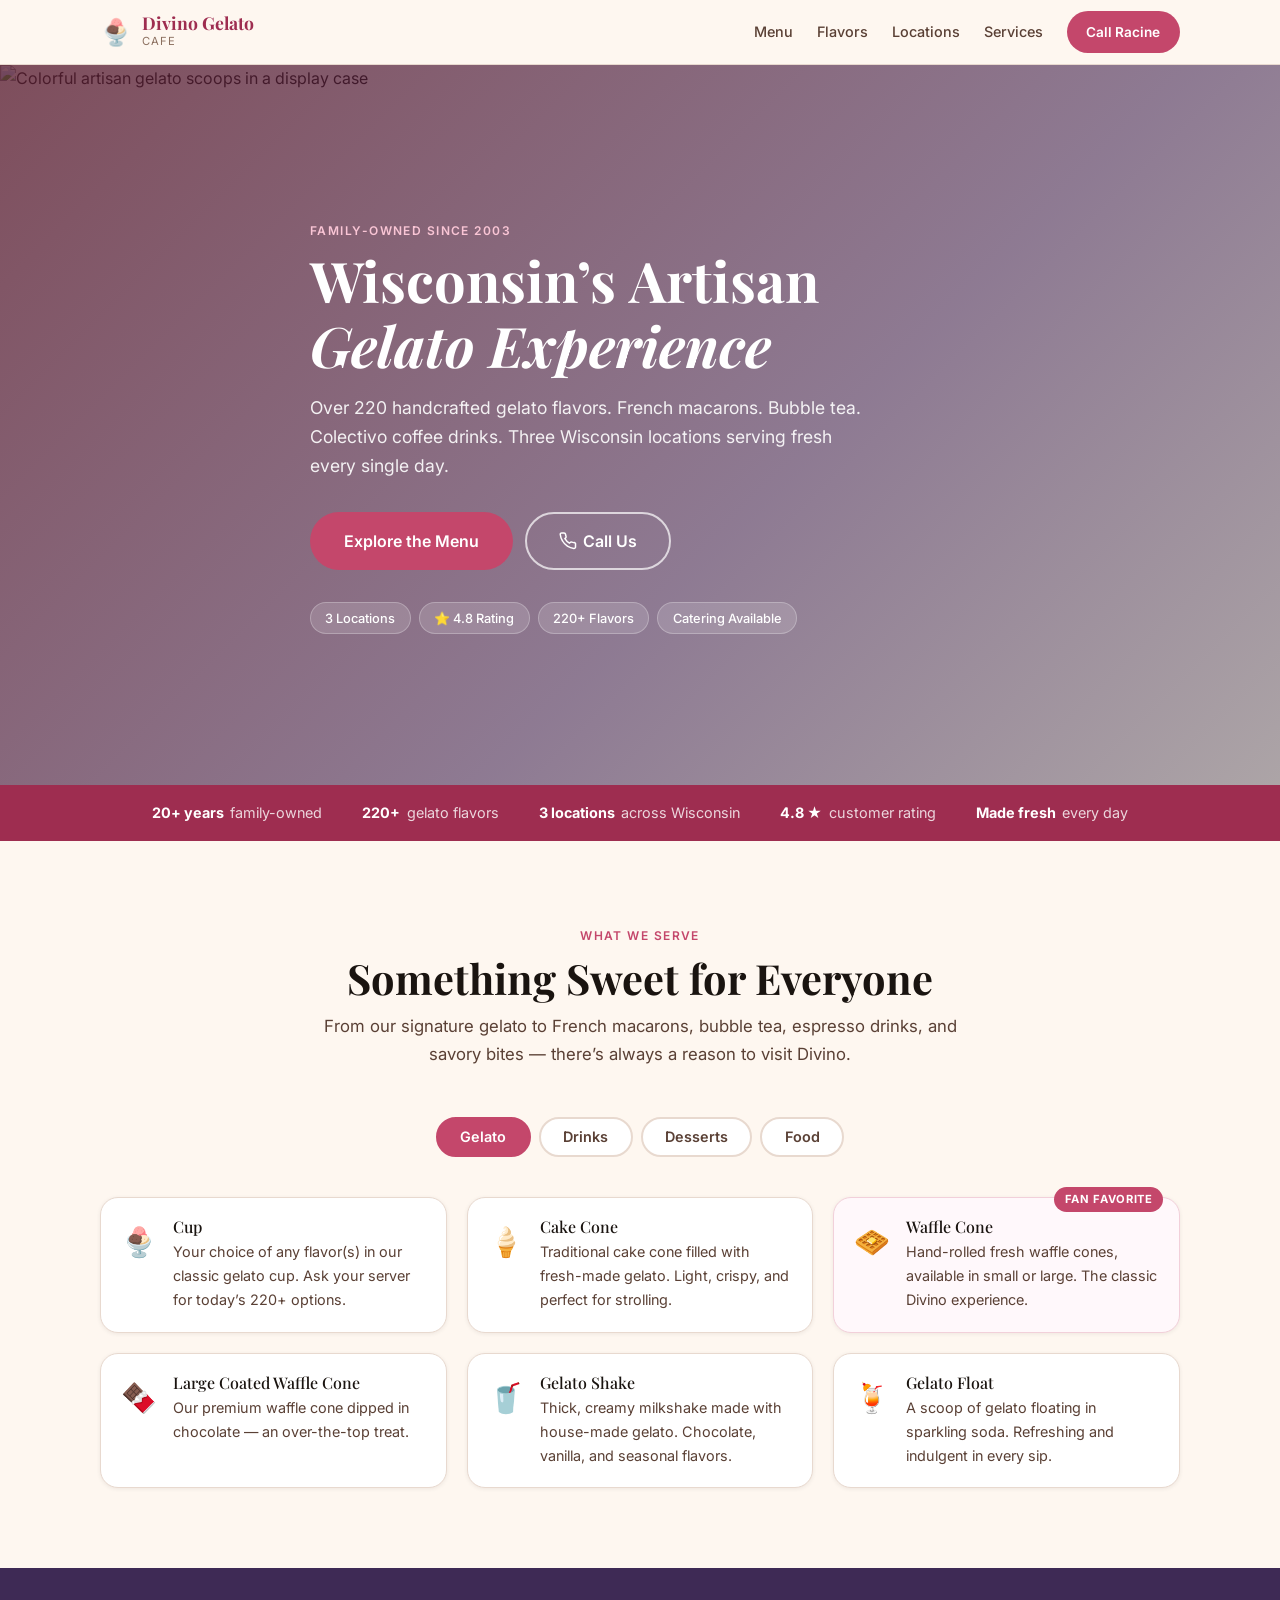
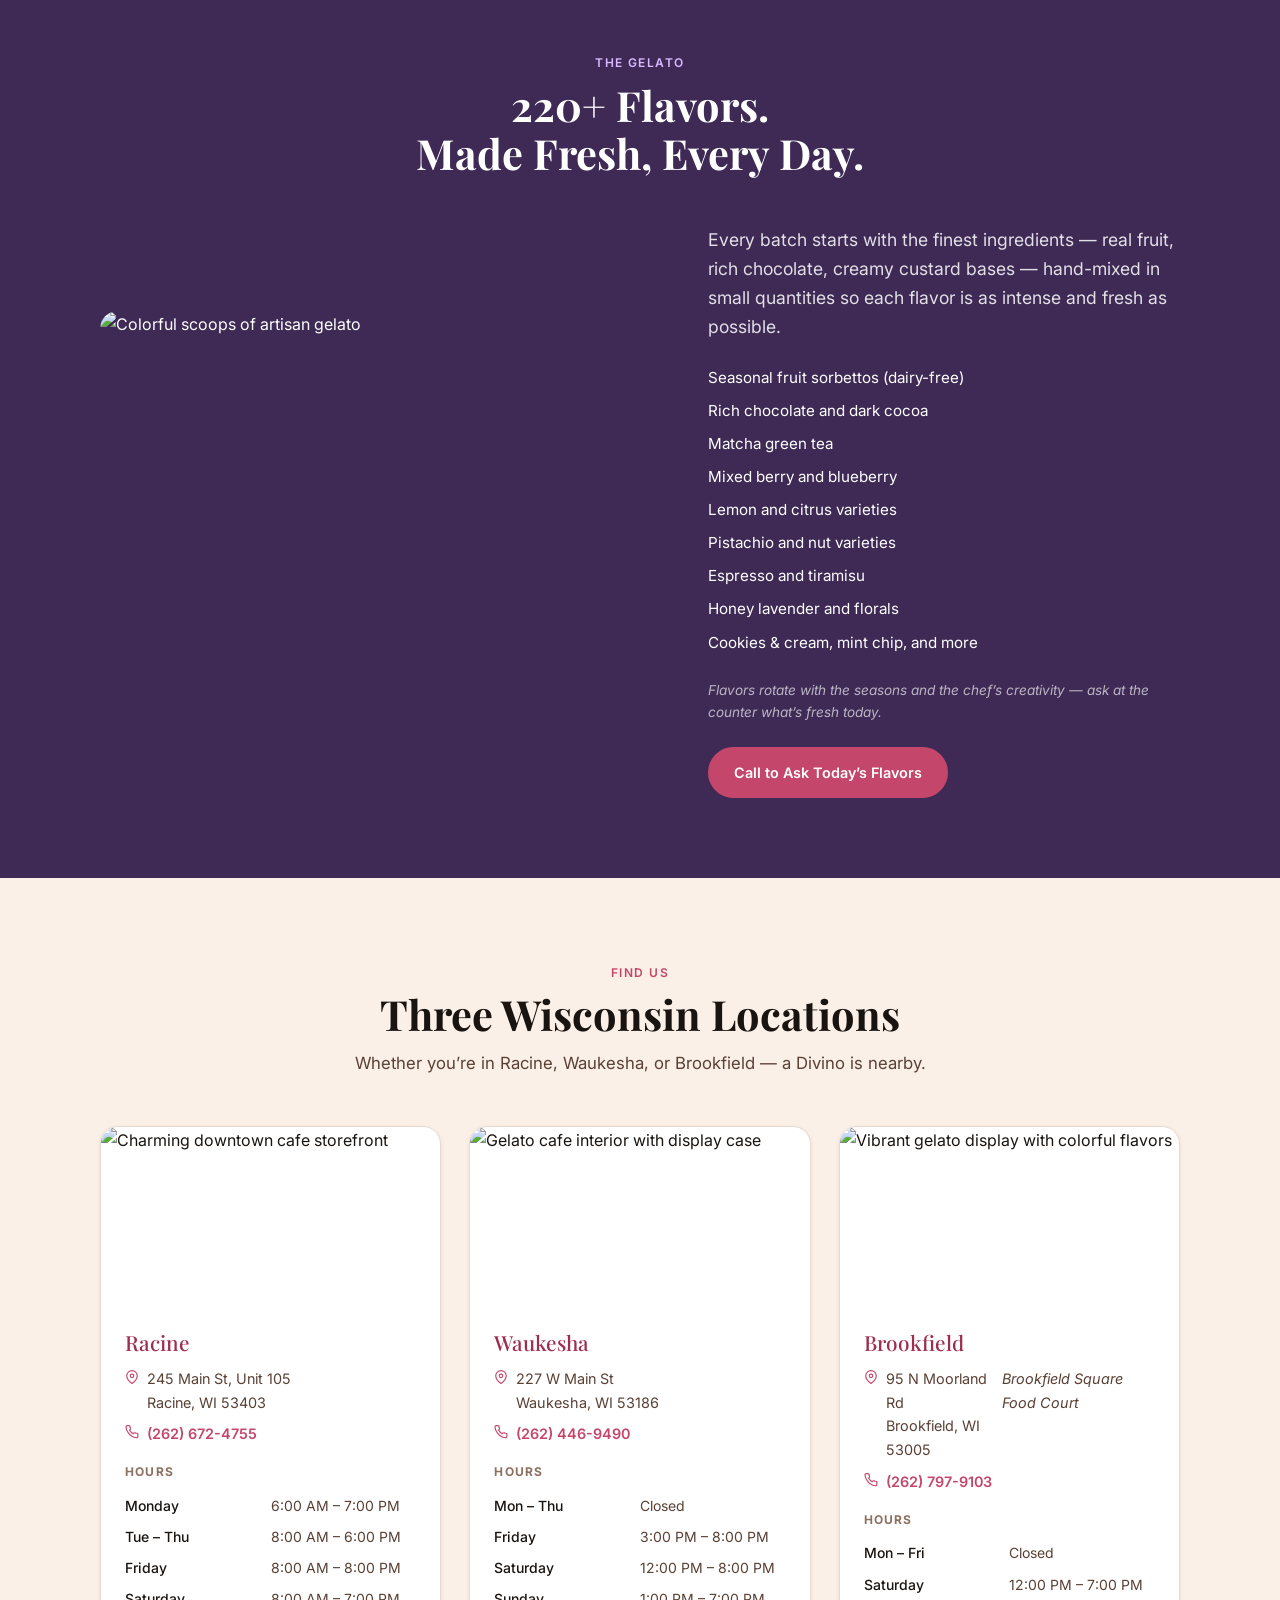
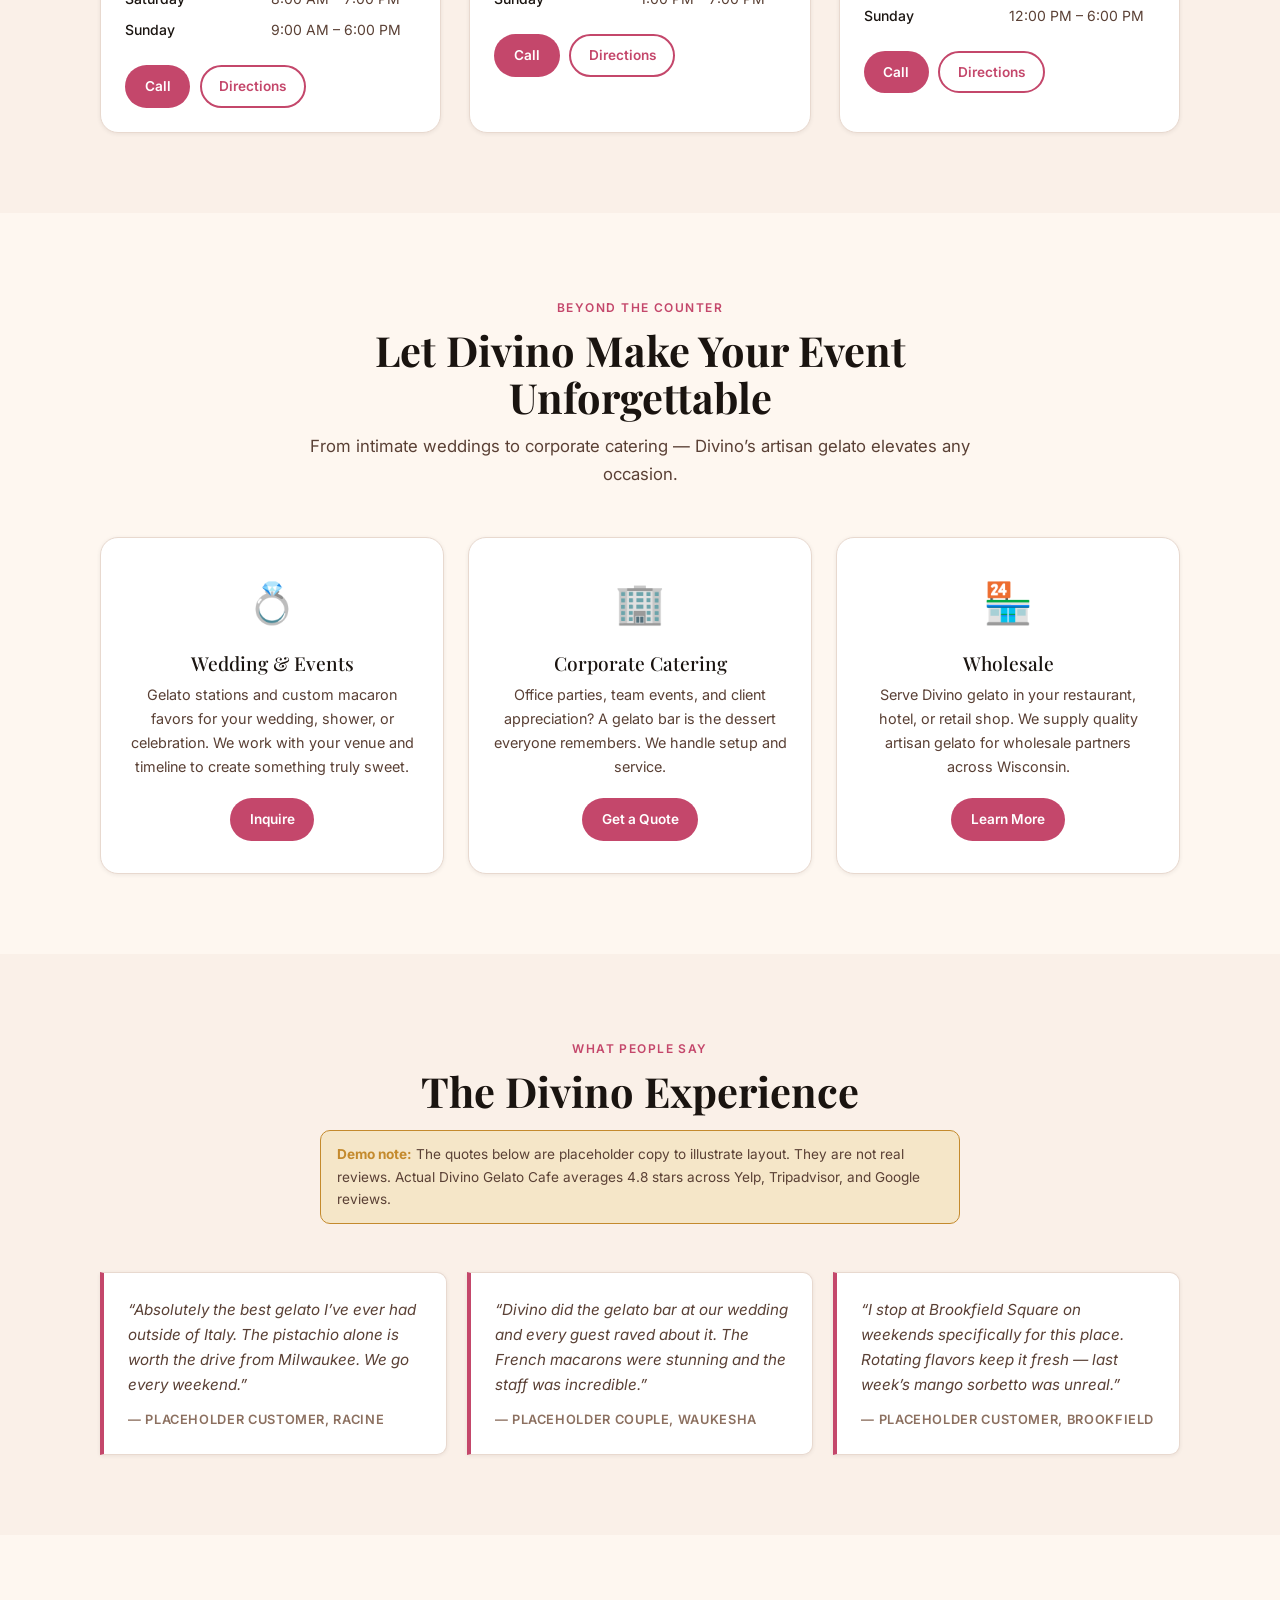
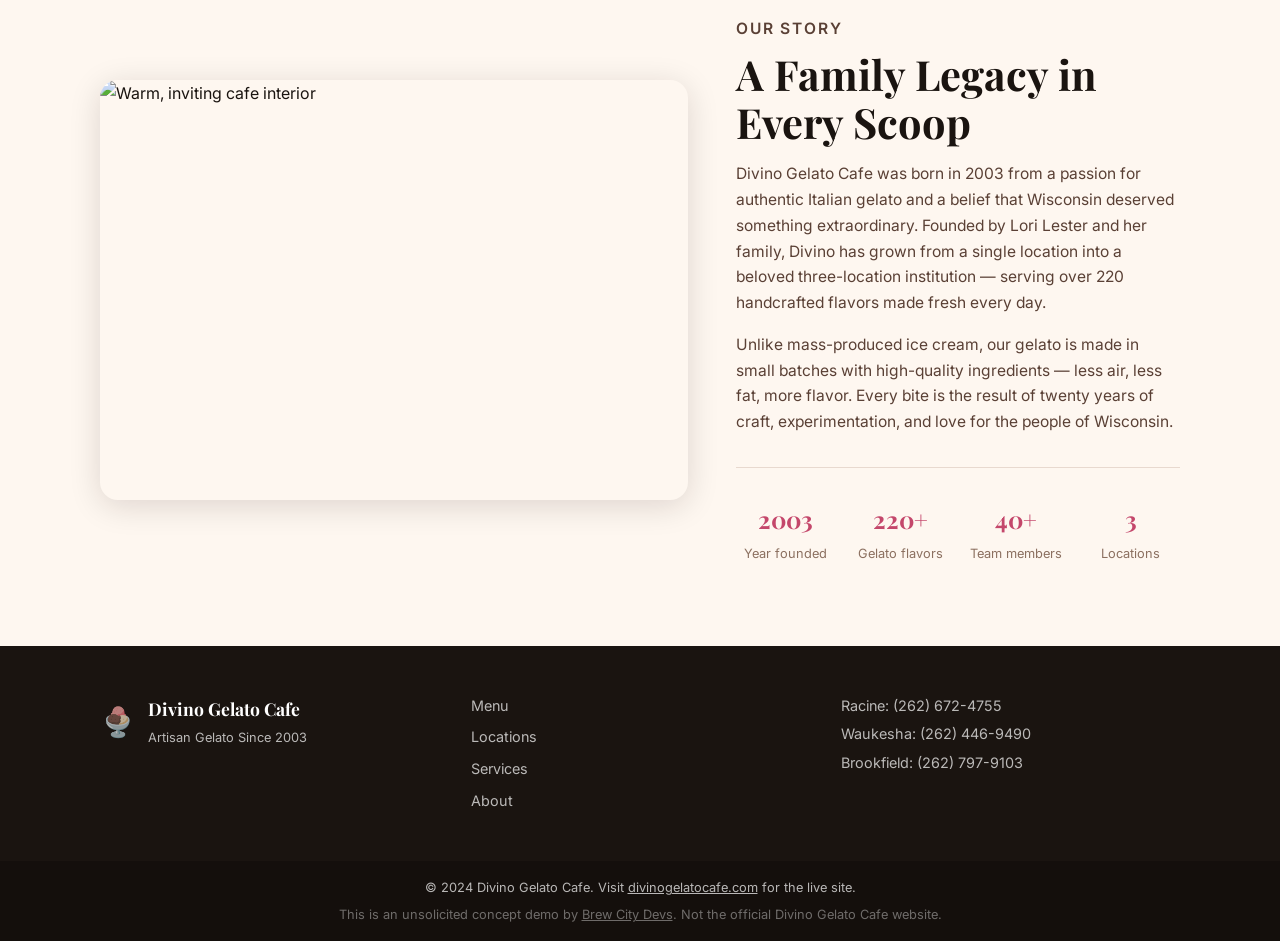
==== index.html @ 1c3aa5f8 "Add Divino Gelato Cafe demo site Unsolicited prospecting demo for Divino Gelato Cafe — artisan gelat" ====
<!DOCTYPE html>
<html lang="en">
<head>
  <meta charset="UTF-8" />
  <meta name="viewport" content="width=device-width, initial-scale=1.0" />
  <title>Divino Gelato Cafe | Artisan Gelato in Wisconsin Since 2003</title>
  <meta name="description" content="Divino Gelato Cafe serves artisan gelato, French macarons, bubble tea, and Colectivo coffee at three Wisconsin locations. 220+ handcrafted flavors. Family-owned since 2003." />
  <meta name="keywords" content="gelato, artisan gelato, Milwaukee gelato, Racine gelato, Waukesha gelato, French macarons, bubble tea, Wisconsin dessert" />

  <!-- Open Graph -->
  <meta property="og:type" content="restaurant" />
  <meta property="og:title" content="Divino Gelato Cafe | Artisan Gelato Since 2003" />
  <meta property="og:description" content="220+ handcrafted gelato flavors, French macarons, bubble tea, and espresso drinks. Three Wisconsin locations." />
  <meta property="og:image" content="https://images.unsplash.com/photo-1488900128323-21503983a07e?w=1200&auto=format&fit=crop&q=80" />
  <meta property="og:url" content="https://brew-city-dev.github.io/divino-gelato-cafe-demo" />

  <!-- Canonical -->
  <link rel="canonical" href="https://brew-city-dev.github.io/divino-gelato-cafe-demo" />

  <!-- Fonts -->
  <link rel="preconnect" href="https://fonts.googleapis.com" />
  <link rel="preconnect" href="https://fonts.gstatic.com" crossorigin />
  <link href="https://fonts.googleapis.com/css2?family=Playfair+Display:ital,wght@0,500;0,700;1,500&family=Inter:wght@400;500;600&display=swap" rel="stylesheet" />

  <link rel="stylesheet" href="styles.css" />

  <!-- JSON-LD Structured Data -->
  <script type="application/ld+json">
  {
    "@context": "https://schema.org",
    "@type": "IceCreamShop",
    "name": "Divino Gelato Cafe",
    "description": "Artisan gelato, French macarons, bubble tea and Colectivo Coffee drinks. 220+ handcrafted flavors. Family-owned since 2003.",
    "foundingDate": "2003",
    "priceRange": "$$",
    "aggregateRating": {
      "@type": "AggregateRating",
      "ratingValue": "4.8",
      "reviewCount": "47",
      "bestRating": "5"
    },
    "location": [
      {
        "@type": "LocalBusiness",
        "name": "Divino Gelato Cafe – Racine",
        "address": {
          "@type": "PostalAddress",
          "streetAddress": "245 Main St, Unit 105",
          "addressLocality": "Racine",
          "addressRegion": "WI",
          "postalCode": "53403",
          "addressCountry": "US"
        },
        "telephone": "+12626724755",
        "openingHours": ["Mo 06:00-19:00","Tu-Th 08:00-18:00","Fr 08:00-20:00","Sa 08:00-19:00","Su 09:00-18:00"]
      },
      {
        "@type": "LocalBusiness",
        "name": "Divino Gelato Cafe – Waukesha",
        "address": {
          "@type": "PostalAddress",
          "streetAddress": "227 W Main St",
          "addressLocality": "Waukesha",
          "addressRegion": "WI",
          "postalCode": "53186",
          "addressCountry": "US"
        },
        "telephone": "+12624469490",
        "openingHours": ["Fr 15:00-20:00","Sa 12:00-20:00","Su 13:00-19:00"]
      },
      {
        "@type": "LocalBusiness",
        "name": "Divino Gelato Cafe – Brookfield",
        "address": {
          "@type": "PostalAddress",
          "streetAddress": "95 N Moorland Rd",
          "addressLocality": "Brookfield",
          "addressRegion": "WI",
          "postalCode": "53005",
          "addressCountry": "US"
        },
        "telephone": "+12627979103",
        "openingHours": ["Sa-Su 12:00-19:00"]
      }
    ],
    "servesCuisine": ["Italian", "Gelato", "Dessert"],
    "hasMenu": "https://brew-city-dev.github.io/divino-gelato-cafe-demo/#menu",
    "url": "https://divinogelatocafe.com"
  }
  </script>
</head>
<body>

  <header class="site-header" id="top">
    <div class="wrap header-inner">
      <div class="logo">
        <span class="logo-icon" aria-hidden="true">&#x1F368;</span>
        <div>
          <span class="logo-name">Divino Gelato</span>
          <span class="logo-tagline">Cafe</span>
        </div>
      </div>
      <nav class="main-nav" id="main-nav" aria-label="Main navigation">
        <a href="#menu">Menu</a>
        <a href="#flavors">Flavors</a>
        <a href="#locations">Locations</a>
        <a href="#services">Services</a>
        <a href="tel:+12626724755" class="btn btn--sm">Call Racine</a>
      </nav>
      <button class="hamburger" id="hamburger" aria-label="Open menu" aria-expanded="false">
        <span></span><span></span><span></span>
      </button>
    </div>
  </header>

  <section class="hero" id="hero">
    <div class="hero-bg">
      <img
        src="https://images.unsplash.com/photo-1488900128323-21503983a07e?w=1400&auto=format&fit=crop&q=80"
        alt="Colorful artisan gelato scoops in a display case"
        class="hero-img"
        loading="eager"
        fetchpriority="high"
      />
      <div class="hero-overlay"></div>
    </div>
    <div class="wrap hero-content">
      <p class="eyebrow">Family-Owned Since 2003</p>
      <h1>Wisconsin&#8217;s&nbsp;Artisan<br /><em>Gelato Experience</em></h1>
      <p class="hero-lead">Over 220 handcrafted gelato flavors. French macarons. Bubble tea. Colectivo coffee drinks. Three Wisconsin locations serving fresh every single day.</p>
      <div class="hero-ctas">
        <a href="#menu" class="btn btn--lg">Explore the Menu</a>
        <a href="tel:+12626724755" class="btn btn--ghost btn--lg">
          <svg width="18" height="18" viewBox="0 0 24 24" fill="none" stroke="currentColor" stroke-width="2" aria-hidden="true"><path d="M22 16.92v3a2 2 0 0 1-2.18 2 19.79 19.79 0 0 1-8.63-3.07A19.5 19.5 0 0 1 4.75 12a19.79 19.79 0 0 1-3.07-8.67A2 2 0 0 1 3.66 1.17h3a2 2 0 0 1 2 1.72c.127.96.361 1.903.7 2.81a2 2 0 0 1-.45 2.11L7.91 8.91a16 16 0 0 0 6 6l1-1a2 2 0 0 1 2.11-.45c.907.339 1.85.573 2.81.7A2 2 0 0 1 22 16.92z"></path></svg>
          Call Us
        </a>
      </div>
      <div class="hero-chips">
        <span>3 Locations</span>
        <span>&#11088; 4.8 Rating</span>
        <span>220+ Flavors</span>
        <span>Catering Available</span>
      </div>
    </div>
  </section>

  <div class="trust-bar">
    <div class="wrap trust-inner">
      <div class="trust-item"><strong>20+ years</strong> <span>family-owned</span></div>
      <div class="trust-item"><strong>220+</strong> <span>gelato flavors</span></div>
      <div class="trust-item"><strong>3 locations</strong> <span>across Wisconsin</span></div>
      <div class="trust-item"><strong>4.8 &#9733;</strong> <span>customer rating</span></div>
      <div class="trust-item"><strong>Made fresh</strong> <span>every day</span></div>
    </div>
  </div>

  <section class="section" id="menu">
    <div class="wrap">
      <div class="section-head">
        <p class="eyebrow">What We Serve</p>
        <h2>Something Sweet for Everyone</h2>
        <p class="section-sub">From our signature gelato to French macarons, bubble tea, espresso drinks, and savory bites &#8212; there&#8217;s always a reason to visit Divino.</p>
      </div>

      <div class="tab-nav" role="tablist" aria-label="Menu categories">
        <button class="tab is-active" role="tab" aria-selected="true"  data-tab="gelato">Gelato</button>
        <button class="tab"           role="tab" aria-selected="false" data-tab="drinks">Drinks</button>
        <button class="tab"           role="tab" aria-selected="false" data-tab="desserts">Desserts</button>
        <button class="tab"           role="tab" aria-selected="false" data-tab="food">Food</button>
      </div>

      <div class="tab-content" id="tab-gelato">
        <div class="menu-grid">
          <div class="menu-card"><div class="menu-icon">&#x1F368;</div><div><h3 class="menu-item">Cup</h3><p>Your choice of any flavor(s) in our classic gelato cup. Ask your server for today&#8217;s 220+ options.</p></div></div>
          <div class="menu-card"><div class="menu-icon">&#x1F366;</div><div><h3 class="menu-item">Cake Cone</h3><p>Traditional cake cone filled with fresh-made gelato. Light, crispy, and perfect for strolling.</p></div></div>
          <div class="menu-card menu-card--featured"><span class="badge">Fan Favorite</span><div class="menu-icon">&#x1F9C7;</div><div><h3 class="menu-item">Waffle Cone</h3><p>Hand-rolled fresh waffle cones, available in small or large. The classic Divino experience.</p></div></div>
          <div class="menu-card"><div class="menu-icon">&#x1F36B;</div><div><h3 class="menu-item">Large Coated Waffle Cone</h3><p>Our premium waffle cone dipped in chocolate &#8212; an over-the-top treat.</p></div></div>
          <div class="menu-card"><div class="menu-icon">&#x1F964;</div><div><h3 class="menu-item">Gelato Shake</h3><p>Thick, creamy milkshake made with house-made gelato. Chocolate, vanilla, and seasonal flavors.</p></div></div>
          <div class="menu-card"><div class="menu-icon">&#x1F379;</div><div><h3 class="menu-item">Gelato Float</h3><p>A scoop of gelato floating in sparkling soda. Refreshing and indulgent in every sip.</p></div></div>
        </div>
      </div>

      <div class="tab-content is-hidden" id="tab-drinks">
        <div class="menu-grid">
          <div class="menu-card menu-card--featured"><span class="badge">New</span><div class="menu-icon">&#x1F9CB;</div><div><h3 class="menu-item">Bubble Tea</h3><p>Freshly prepared bubble tea with real tapioca pearls. Multiple flavors available &#8212; fruity, milk, or matcha.</p></div></div>
          <div class="menu-card"><div class="menu-icon">&#x2615;</div><div><h3 class="menu-item">Colectivo Espresso Drinks</h3><p>Cappuccino, lattes, macchiatos, and more made with premium Colectivo Coffee, Wisconsin&#8217;s beloved local roaster.</p></div></div>
          <div class="menu-card"><div class="menu-icon">&#x1F375;</div><div><h3 class="menu-item">Sorbetto Smoothie</h3><p>Blended with house-made fruit sorbetto and fresh juice. Light, refreshing, naturally dairy-free.</p></div></div>
          <div class="menu-card"><div class="menu-icon">&#x1F9CA;</div><div><h3 class="menu-item">Frappes</h3><p>Blended frozen coffee drinks in Chocolate, Mocha Chip, Vanilla Bean, Caramel, Cookies &amp; Cream, and more.</p></div></div>
          <div class="menu-card"><div class="menu-icon">&#x1F36B;</div><div><h3 class="menu-item">Gelato Java</h3><p>Espresso poured over a scoop of gelato &#8212; the Italian affogato, Wisconsin style.</p></div></div>
          <div class="menu-card"><div class="menu-icon">&#x1FAD6;</div><div><h3 class="menu-item">Chai Tea Latte</h3><p>Warm spiced chai blended with steamed milk. The perfect pairing for a cold Wisconsin day.</p></div></div>
        </div>
      </div>

      <div class="tab-content is-hidden" id="tab-desserts">
        <div class="menu-grid">
          <div class="menu-card menu-card--featured"><span class="badge">House Specialty</span><div class="menu-icon">&#x1FAF6;</div><div><h3 class="menu-item">French Macarons</h3><p>Delicate almond sandwich cookies made in-house. Flavors change with the seasons &#8212; always something new to try.</p></div></div>
          <div class="menu-card"><div class="menu-icon">&#x1F950;</div><div><h3 class="menu-item">Cannoli</h3><p>Classic Italian pastry tubes filled with sweet ricotta cream. Choose chocolate-dipped or plain.</p></div></div>
          <div class="menu-card"><div class="menu-icon">&#x1F36B;</div><div><h3 class="menu-item">Turtles</h3><p>Chocolate, caramel, and pecan clusters &#8212; the beloved classic confection, made with care.</p></div></div>
          <div class="menu-card"><div class="menu-icon">&#x1F965;</div><div><h3 class="menu-item">Coconut Macarons</h3><p>Chewy toasted coconut macarons &#8212; lighter and gluten-friendly, naturally sweet.</p></div></div>
        </div>
      </div>

      <div class="tab-content is-hidden" id="tab-food">
        <div class="menu-grid">
          <div class="menu-card"><div class="menu-icon">&#x1F950;</div><div><h3 class="menu-item">Croissants</h3><p>Buttery, flaky croissants available plain or as a breakfast sandwich with egg and cheese.</p></div></div>
          <div class="menu-card menu-card--featured"><span class="badge">Try It</span><div class="menu-icon">&#x1F96A;</div><div><h3 class="menu-item">Paninis</h3><p>Loaded Panini, Turkey Lovers, Caprese &#8212; pressed and served hot. Perfect with a gelato float.</p></div></div>
          <div class="menu-card"><div class="menu-icon">&#x1F968;</div><div><h3 class="menu-item">Soft Pretzels</h3><p>Warm, golden soft pretzels with house dipping sauce. Great for sharing.</p></div></div>
          <div class="menu-card"><div class="menu-icon">&#x1F355;</div><div><h3 class="menu-item">Pizza</h3><p>Individual-size pizzas, perfect when you want something savory before dessert.</p></div></div>
        </div>
      </div>
    </div>
  </section>

  <section class="section flavors-section" id="flavors">
    <div class="wrap">
      <div class="section-head">
        <p class="eyebrow">The Gelato</p>
        <h2>220+ Flavors.<br />Made Fresh, Every Day.</h2>
      </div>
      <div class="flavors-layout">
        <div class="flavors-image">
          <img src="https://images.unsplash.com/photo-1534421822000-0d4e3d9e2e5a?w=700&auto=format&fit=crop&q=80" alt="Colorful scoops of artisan gelato" loading="lazy" width="700" height="500" />
        </div>
        <div class="flavors-text">
          <p class="lead">Every batch starts with the finest ingredients &#8212; real fruit, rich chocolate, creamy custard bases &#8212; hand-mixed in small quantities so each flavor is as intense and fresh as possible.</p>
          <ul class="flavor-list">
            <li>Seasonal fruit sorbettos (dairy-free)</li>
            <li>Rich chocolate and dark cocoa</li>
            <li>Matcha green tea</li>
            <li>Mixed berry and blueberry</li>
            <li>Lemon and citrus varieties</li>
            <li>Pistachio and nut varieties</li>
            <li>Espresso and tiramisu</li>
            <li>Honey lavender and florals</li>
            <li>Cookies &amp; cream, mint chip, and more</li>
          </ul>
          <p class="flavors-note">Flavors rotate with the seasons and the chef&#8217;s creativity &#8212; ask at the counter what&#8217;s fresh today.</p>
          <a href="tel:+12626724755" class="btn">Call to Ask Today&#8217;s Flavors</a>
        </div>
      </div>
    </div>
  </section>

  <section class="section section--alt" id="locations">
    <div class="wrap">
      <div class="section-head">
        <p class="eyebrow">Find Us</p>
        <h2>Three Wisconsin Locations</h2>
        <p class="section-sub">Whether you&#8217;re in Racine, Waukesha, or Brookfield &#8212; a Divino is nearby.</p>
      </div>
      <div class="locations-grid">
        <div class="location-card">
          <div class="location-photo"><img src="https://images.unsplash.com/photo-1555396273-367ea4eb4db5?w=600&auto=format&fit=crop&q=75" alt="Charming downtown cafe storefront" loading="lazy" width="600" height="300" /></div>
          <div class="location-body">
            <h3>Racine</h3>
            <p class="location-addr"><svg width="14" height="14" viewBox="0 0 24 24" fill="none" stroke="currentColor" stroke-width="2" aria-hidden="true"><path d="M21 10c0 7-9 13-9 13s-9-6-9-13a9 9 0 0 1 18 0z"></path><circle cx="12" cy="10" r="3"></circle></svg>245 Main St, Unit 105<br />Racine, WI 53403</p>
            <p class="location-phone"><svg width="14" height="14" viewBox="0 0 24 24" fill="none" stroke="currentColor" stroke-width="2" aria-hidden="true"><path d="M22 16.92v3a2 2 0 0 1-2.18 2 19.79 19.79 0 0 1-8.63-3.07A19.5 19.5 0 0 1 4.75 12a19.79 19.79 0 0 1-3.07-8.67A2 2 0 0 1 3.66 1.17h3a2 2 0 0 1 2 1.72c.127.96.361 1.903.7 2.81a2 2 0 0 1-.45 2.11L7.91 8.91a16 16 0 0 0 6 6l1-1a2 2 0 0 1 2.11-.45c.907.339 1.85.573 2.81.7A2 2 0 0 1 22 16.92z"></path></svg><a href="tel:+12626724755">(262) 672-4755</a></p>
            <div class="hours-block"><h4>Hours</h4><table class="hours-table"><tr><td>Monday</td><td>6:00 AM &#8211; 7:00 PM</td></tr><tr><td>Tue &#8211; Thu</td><td>8:00 AM &#8211; 6:00 PM</td></tr><tr><td>Friday</td><td>8:00 AM &#8211; 8:00 PM</td></tr><tr><td>Saturday</td><td>8:00 AM &#8211; 7:00 PM</td></tr><tr><td>Sunday</td><td>9:00 AM &#8211; 6:00 PM</td></tr></table></div>
            <div class="location-ctas"><a href="tel:+12626724755" class="btn btn--sm">Call</a><a href="https://maps.google.com/?q=245+Main+St+Racine+WI+53403" class="btn btn--ghost btn--sm" target="_blank" rel="noopener">Directions</a></div>
          </div>
        </div>
        <div class="location-card">
          <div class="location-photo"><img src="https://images.unsplash.com/photo-1516997121675-4c2d1684aa3e?w=600&auto=format&fit=crop&q=75" alt="Gelato cafe interior with display case" loading="lazy" width="600" height="300" /></div>
          <div class="location-body">
            <h3>Waukesha</h3>
            <p class="location-addr"><svg width="14" height="14" viewBox="0 0 24 24" fill="none" stroke="currentColor" stroke-width="2" aria-hidden="true"><path d="M21 10c0 7-9 13-9 13s-9-6-9-13a9 9 0 0 1 18 0z"></path><circle cx="12" cy="10" r="3"></circle></svg>227 W Main St<br />Waukesha, WI 53186</p>
            <p class="location-phone"><svg width="14" height="14" viewBox="0 0 24 24" fill="none" stroke="currentColor" stroke-width="2" aria-hidden="true"><path d="M22 16.92v3a2 2 0 0 1-2.18 2 19.79 19.79 0 0 1-8.63-3.07A19.5 19.5 0 0 1 4.75 12a19.79 19.79 0 0 1-3.07-8.67A2 2 0 0 1 3.66 1.17h3a2 2 0 0 1 2 1.72c.127.96.361 1.903.7 2.81a2 2 0 0 1-.45 2.11L7.91 8.91a16 16 0 0 0 6 6l1-1a2 2 0 0 1 2.11-.45c.907.339 1.85.573 2.81.7A2 2 0 0 1 22 16.92z"></path></svg><a href="tel:+12624469490">(262) 446-9490</a></p>
            <div class="hours-block"><h4>Hours</h4><table class="hours-table"><tr><td>Mon &#8211; Thu</td><td>Closed</td></tr><tr><td>Friday</td><td>3:00 PM &#8211; 8:00 PM</td></tr><tr><td>Saturday</td><td>12:00 PM &#8211; 8:00 PM</td></tr><tr><td>Sunday</td><td>1:00 PM &#8211; 7:00 PM</td></tr></table></div>
            <div class="location-ctas"><a href="tel:+12624469490" class="btn btn--sm">Call</a><a href="https://maps.google.com/?q=227+W+Main+St+Waukesha+WI+53186" class="btn btn--ghost btn--sm" target="_blank" rel="noopener">Directions</a></div>
          </div>
        </div>
        <div class="location-card">
          <div class="location-photo"><img src="https://images.unsplash.com/photo-1614707267537-b85aaf00c4b7?w=600&auto=format&fit=crop&q=75" alt="Vibrant gelato display with colorful flavors" loading="lazy" width="600" height="300" /></div>
          <div class="location-body">
            <h3>Brookfield</h3>
            <p class="location-addr"><svg width="14" height="14" viewBox="0 0 24 24" fill="none" stroke="currentColor" stroke-width="2" aria-hidden="true"><path d="M21 10c0 7-9 13-9 13s-9-6-9-13a9 9 0 0 1 18 0z"></path><circle cx="12" cy="10" r="3"></circle></svg>95 N Moorland Rd<br />Brookfield, WI 53005<br /><em>Brookfield Square Food Court</em></p>
            <p class="location-phone"><svg width="14" height="14" viewBox="0 0 24 24" fill="none" stroke="currentColor" stroke-width="2" aria-hidden="true"><path d="M22 16.92v3a2 2 0 0 1-2.18 2 19.79 19.79 0 0 1-8.63-3.07A19.5 19.5 0 0 1 4.75 12a19.79 19.79 0 0 1-3.07-8.67A2 2 0 0 1 3.66 1.17h3a2 2 0 0 1 2 1.72c.127.96.361 1.903.7 2.81a2 2 0 0 1-.45 2.11L7.91 8.91a16 16 0 0 0 6 6l1-1a2 2 0 0 1 2.11-.45c.907.339 1.85.573 2.81.7A2 2 0 0 1 22 16.92z"></path></svg><a href="tel:+12627979103">(262) 797-9103</a></p>
            <div class="hours-block"><h4>Hours</h4><table class="hours-table"><tr><td>Mon &#8211; Fri</td><td>Closed</td></tr><tr><td>Saturday</td><td>12:00 PM &#8211; 7:00 PM</td></tr><tr><td>Sunday</td><td>12:00 PM &#8211; 6:00 PM</td></tr></table></div>
            <div class="location-ctas"><a href="tel:+12627979103" class="btn btn--sm">Call</a><a href="https://maps.google.com/?q=95+N+Moorland+Rd+Brookfield+WI+53005" class="btn btn--ghost btn--sm" target="_blank" rel="noopener">Directions</a></div>
          </div>
        </div>
      </div>
    </div>
  </section>

  <section class="section" id="services">
    <div class="wrap">
      <div class="section-head">
        <p class="eyebrow">Beyond the Counter</p>
        <h2>Let Divino Make Your Event Unforgettable</h2>
        <p class="section-sub">From intimate weddings to corporate catering &#8212; Divino&#8217;s artisan gelato elevates any occasion.</p>
      </div>
      <div class="services-grid">
        <div class="service-card"><div class="service-icon">&#x1F48D;</div><h3>Wedding &amp; Events</h3><p>Gelato stations and custom macaron favors for your wedding, shower, or celebration. We work with your venue and timeline to create something truly sweet.</p><a href="tel:+12626724755" class="btn btn--sm">Inquire</a></div>
        <div class="service-card"><div class="service-icon">&#x1F3E2;</div><h3>Corporate Catering</h3><p>Office parties, team events, and client appreciation? A gelato bar is the dessert everyone remembers. We handle setup and service.</p><a href="tel:+12626724755" class="btn btn--sm">Get a Quote</a></div>
        <div class="service-card"><div class="service-icon">&#x1F3EA;</div><h3>Wholesale</h3><p>Serve Divino gelato in your restaurant, hotel, or retail shop. We supply quality artisan gelato for wholesale partners across Wisconsin.</p><a href="tel:+12626724755" class="btn btn--sm">Learn More</a></div>
      </div>
    </div>
  </section>

  <section class="section section--alt" id="testimonials">
    <div class="wrap">
      <div class="section-head">
        <p class="eyebrow">What People Say</p>
        <h2>The Divino Experience</h2>
        <p class="demo-disclosure"><strong>Demo note:</strong> The quotes below are placeholder copy to illustrate layout. They are not real reviews. Actual Divino Gelato Cafe averages 4.8 stars across Yelp, Tripadvisor, and Google reviews.</p>
      </div>
      <div class="testimonials-grid">
        <blockquote class="testimonial"><p>&#8220;Absolutely the best gelato I&#8217;ve ever had outside of Italy. The pistachio alone is worth the drive from Milwaukee. We go every weekend.&#8221;</p><footer>&#8212; Placeholder customer, Racine</footer></blockquote>
        <blockquote class="testimonial"><p>&#8220;Divino did the gelato bar at our wedding and every guest raved about it. The French macarons were stunning and the staff was incredible.&#8221;</p><footer>&#8212; Placeholder couple, Waukesha</footer></blockquote>
        <blockquote class="testimonial"><p>&#8220;I stop at Brookfield Square on weekends specifically for this place. Rotating flavors keep it fresh &#8212; last week&#8217;s mango sorbetto was unreal.&#8221;</p><footer>&#8212; Placeholder customer, Brookfield</footer></blockquote>
      </div>
    </div>
  </section>

  <section class="section about-section" id="about">
    <div class="wrap about-inner">
      <div class="about-image"><img src="https://images.unsplash.com/photo-1501339847302-ac426a4a7cbb?w=700&auto=format&fit=crop&q=80" alt="Warm, inviting cafe interior" loading="lazy" width="700" height="500" /></div>
      <div class="about-text">
        <p class="eyebrow">Our Story</p>
        <h2>A Family Legacy in Every Scoop</h2>
        <p>Divino Gelato Cafe was born in 2003 from a passion for authentic Italian gelato and a belief that Wisconsin deserved something extraordinary. Founded by Lori Lester and her family, Divino has grown from a single location into a beloved three-location institution &#8212; serving over 220 handcrafted flavors made fresh every day.</p>
        <p>Unlike mass-produced ice cream, our gelato is made in small batches with high-quality ingredients &#8212; less air, less fat, more flavor. Every bite is the result of twenty years of craft, experimentation, and love for the people of Wisconsin.</p>
        <ul class="about-stats"><li><strong>2003</strong> <span>Year founded</span></li><li><strong>220+</strong> <span>Gelato flavors</span></li><li><strong>40+</strong> <span>Team members</span></li><li><strong>3</strong> <span>Locations</span></li></ul>
      </div>
    </div>
  </section>

  <footer class="site-footer">
    <div class="wrap footer-inner">
      <div class="footer-brand"><span class="logo-icon" aria-hidden="true">&#x1F368;</span><div><strong>Divino Gelato Cafe</strong><span>Artisan Gelato Since 2003</span></div></div>
      <div class="footer-links"><a href="#menu">Menu</a><a href="#locations">Locations</a><a href="#services">Services</a><a href="#about">About</a></div>
      <div class="footer-contact"><p>Racine: <a href="tel:+12626724755">(262) 672-4755</a></p><p>Waukesha: <a href="tel:+12624469490">(262) 446-9490</a></p><p>Brookfield: <a href="tel:+12627979103">(262) 797-9103</a></p></div>
    </div>
    <div class="footer-legal"><div class="wrap"><p>&copy; 2024 Divino Gelato Cafe. Visit <a href="https://divinogelatocafe.com" target="_blank" rel="noopener">divinogelatocafe.com</a> for the live site.</p><p class="demo-note">This is an unsolicited concept demo by <a href="https://brewcitydevs.com">Brew City Devs</a>. Not the official Divino Gelato Cafe website.</p></div></div>
  </footer>

  <div class="sticky-dock" id="sticky-dock" aria-label="Quick actions">
    <a href="tel:+12626724755" class="sticky-btn sticky-btn--primary"><svg width="18" height="18" viewBox="0 0 24 24" fill="none" stroke="currentColor" stroke-width="2" aria-hidden="true"><path d="M22 16.92v3a2 2 0 0 1-2.18 2 19.79 19.79 0 0 1-8.63-3.07A19.5 19.5 0 0 1 4.75 12a19.79 19.79 0 0 1-3.07-8.67A2 2 0 0 1 3.66 1.17h3a2 2 0 0 1 2 1.72c.127.96.361 1.903.7 2.81a2 2 0 0 1-.45 2.11L7.91 8.91a16 16 0 0 0 6 6l1-1a2 2 0 0 1 2.11-.45c.907.339 1.85.573 2.81.7A2 2 0 0 1 22 16.92z"></path></svg>Call Racine</a>
    <a href="#locations" class="sticky-btn sticky-btn--ghost"><svg width="18" height="18" viewBox="0 0 24 24" fill="none" stroke="currentColor" stroke-width="2" aria-hidden="true"><path d="M21 10c0 7-9 13-9 13s-9-6-9-13a9 9 0 0 1 18 0z"></path><circle cx="12" cy="10" r="3"></circle></svg>Locations</a>
  </div>

  <script src="script.js"></script>
</body>
</html>
---- styles.css ----
/* ============================================================
   DESIGN TOKENS
============================================================ */
:root {
  --rose:       #C4476B;
  --rose-dark:  #9E2D50;
  --rose-light: #F2D0DA;
  --cream:      #FEF7F0;
  --cream-dark: #FAF0E8;
  --gold:       #C48A2D;
  --gold-light: #F5E6C8;
  --violet:     #5B3F7A;
  --violet-dark:#3E2A55;
  --text:       #1A1410;
  --text-mid:   #5A4035;
  --text-light: #8C7060;
  --border:     #E8D9CF;
  --white:      #FFFFFF;
  --font-display: 'Playfair Display', Georgia, serif;
  --font-body:    'Inter', system-ui, -apple-system, sans-serif;
  --wrap:   1120px;
  --r:      10px;
  --r-lg:   18px;
  --shadow-sm: 0 1px 4px rgba(30,10,5,.07);
  --shadow:    0 2px 12px rgba(30,10,5,.10);
  --shadow-lg: 0 6px 32px rgba(30,10,5,.14);
}
*, *::before, *::after { box-sizing: border-box; margin: 0; padding: 0; }
html { scroll-behavior: smooth; }
body { font-family: var(--font-body); color: var(--text); background: var(--cream); line-height: 1.65; -webkit-font-smoothing: antialiased; }
img { display: block; max-width: 100%; height: auto; }
a { color: inherit; text-decoration: none; }
ul { list-style: none; }
.wrap { width: 100%; max-width: var(--wrap); margin-inline: auto; padding-inline: 1.25rem; }
.section { padding-block: 5rem; }
.section--alt { background: var(--cream-dark); }
.section-head { text-align: center; margin-bottom: 3rem; max-width: 680px; margin-inline: auto; }
.section-sub { margin-top: .75rem; color: var(--text-mid); font-size: 1.05rem; }
.eyebrow { display: inline-block; font-size: .75rem; font-weight: 600; letter-spacing: .12em; text-transform: uppercase; color: var(--rose); margin-bottom: .5rem; }
h1, h2, h3 { font-family: var(--font-display); line-height: 1.15; }
h1 { font-size: clamp(2.2rem, 5vw, 3.5rem); }
h2 { font-size: clamp(1.7rem, 3.5vw, 2.6rem); }
h3 { font-size: 1.2rem; font-weight: 500; }
em { font-style: italic; }
.lead { font-size: 1.1rem; color: var(--text-mid); }
.btn { display: inline-flex; align-items: center; gap: .4rem; padding: .7rem 1.5rem; border-radius: 999px; font-size: .9rem; font-weight: 600; font-family: var(--font-body); cursor: pointer; border: 2px solid transparent; transition: background .2s, color .2s, border-color .2s, box-shadow .2s, transform .1s; background: var(--rose); color: var(--white); text-decoration: none; }
.btn:hover { background: var(--rose-dark); box-shadow: var(--shadow); transform: translateY(-1px); }
.btn--ghost { background: transparent; border-color: currentColor; color: var(--rose); }
.btn--ghost:hover { background: var(--rose-light); border-color: var(--rose); }
.btn--lg { padding: .85rem 2rem; font-size: 1rem; }
.btn--sm { padding: .5rem 1.1rem; font-size: .85rem; }
.site-header { position: sticky; top: 0; z-index: 100; background: rgba(254, 247, 240, .96); backdrop-filter: blur(8px); -webkit-backdrop-filter: blur(8px); border-bottom: 1px solid var(--border); }
.header-inner { display: flex; align-items: center; gap: 1rem; height: 64px; }
.logo { display: flex; align-items: center; gap: .6rem; flex-shrink: 0; }
.logo-icon { font-size: 1.6rem; }
.logo-name { display: block; font-family: var(--font-display); font-weight: 700; font-size: 1.1rem; line-height: 1; color: var(--rose-dark); }
.logo-tagline { display: block; font-size: .7rem; letter-spacing: .1em; text-transform: uppercase; color: var(--text-light); }
.main-nav { display: none; align-items: center; gap: 1.5rem; margin-left: auto; font-size: .9rem; font-weight: 500; }
.main-nav a:not(.btn) { color: var(--text-mid); }
.main-nav a:not(.btn):hover { color: var(--rose); }
@media (min-width: 700px) { .main-nav { display: flex; } .hamburger { display: none !important; } }
.hamburger { display: flex; flex-direction: column; justify-content: center; gap: 5px; margin-left: auto; width: 36px; height: 36px; background: none; border: none; cursor: pointer; padding: 4px; }
.hamburger span { display: block; height: 2px; background: var(--text); border-radius: 2px; transition: transform .25s, opacity .25s; }
.hamburger.is-open span:nth-child(1) { transform: translateY(7px) rotate(45deg); }
.hamburger.is-open span:nth-child(2) { opacity: 0; }
.hamburger.is-open span:nth-child(3) { transform: translateY(-7px) rotate(-45deg); }
.mobile-nav { display: none; flex-direction: column; gap: .25rem; padding: 1rem 1.25rem; background: var(--cream); border-bottom: 1px solid var(--border); }
.mobile-nav.is-open { display: flex; }
.mobile-nav a { font-weight: 500; padding: .6rem 0; border-bottom: 1px solid var(--border); color: var(--text-mid); }
.mobile-nav a:last-child { border-bottom: none; }
.hero { position: relative; min-height: clamp(480px, 80vh, 780px); display: flex; align-items: center; overflow: hidden; }
.hero-bg { position: absolute; inset: 0; z-index: 0; }
.hero-img { width: 100%; height: 100%; object-fit: cover; object-position: center; }
.hero-overlay { position: absolute; inset: 0; background: linear-gradient(135deg, rgba(90, 30, 50, .78) 0%, rgba(50, 20, 70, .55) 60%, rgba(20, 10, 30, .35) 100%); }
.hero-content { position: relative; z-index: 1; color: var(--white); padding-block: 4rem; max-width: 700px; }
.hero-content .eyebrow { color: #F9C5D5; }
.hero-content h1 { color: var(--white); margin-bottom: 1rem; }
.hero-lead { font-size: 1.1rem; opacity: .9; margin-bottom: 2rem; max-width: 560px; }
.hero-ctas { display: flex; flex-wrap: wrap; gap: .75rem; margin-bottom: 2rem; }
.hero-content .btn--ghost { border-color: rgba(255,255,255,.7); color: var(--white); }
.hero-content .btn--ghost:hover { background: rgba(255,255,255,.15); border-color: var(--white); }
.hero-chips { display: flex; flex-wrap: wrap; gap: .5rem; }
.hero-chips span { display: inline-flex; align-items: center; gap: .3rem; background: rgba(255,255,255,.15); border: 1px solid rgba(255,255,255,.25); border-radius: 999px; padding: .3rem .9rem; font-size: .8rem; font-weight: 500; }
.trust-bar { background: var(--rose-dark); color: var(--white); padding-block: 1rem; }
.trust-inner { display: flex; flex-wrap: wrap; justify-content: center; gap: 1.5rem 2.5rem; }
.trust-item { display: flex; align-items: center; gap: .4rem; font-size: .9rem; }
.trust-item strong { font-weight: 700; }
.trust-item span { opacity: .8; }
.tab-nav { display: flex; flex-wrap: wrap; gap: .5rem; justify-content: center; margin-bottom: 2.5rem; }
.tab { padding: .6rem 1.4rem; border-radius: 999px; border: 2px solid var(--border); background: var(--white); font-family: var(--font-body); font-size: .9rem; font-weight: 600; color: var(--text-mid); cursor: pointer; transition: background .2s, border-color .2s, color .2s; }
.tab:hover { border-color: var(--rose); color: var(--rose); }
.tab.is-active { background: var(--rose); border-color: var(--rose); color: var(--white); }
.tab-content { display: block; }
.tab-content.is-hidden { display: none; }
.menu-grid { display: grid; grid-template-columns: repeat(auto-fill, minmax(280px, 1fr)); gap: 1.25rem; }
.menu-card { display: flex; gap: 1rem; background: var(--white); border: 1px solid var(--border); border-radius: var(--r-lg); padding: 1.25rem; box-shadow: var(--shadow-sm); position: relative; transition: box-shadow .2s, transform .15s; }
.menu-card:hover { box-shadow: var(--shadow); transform: translateY(-2px); }
.menu-card--featured { border-color: var(--rose-light); background: #FFF8FB; }
.menu-icon { font-size: 1.8rem; flex-shrink: 0; }
.menu-item { font-size: 1rem; margin-bottom: .25rem; }
.menu-card p { font-size: .9rem; color: var(--text-mid); }
.badge { position: absolute; top: -.7rem; right: 1rem; background: var(--rose); color: var(--white); font-size: .7rem; font-weight: 700; letter-spacing: .06em; text-transform: uppercase; padding: .2rem .65rem; border-radius: 999px; }
.flavors-section { background: var(--violet-dark); color: var(--white); }
.flavors-section .eyebrow { color: #D9B8FF; }
.flavors-section h2 { color: var(--white); text-align: center; margin-bottom: 2.5rem; }
.flavors-layout { display: grid; gap: 3rem; align-items: center; }
@media (min-width: 800px) { .flavors-layout { grid-template-columns: 1fr 1fr; } }
.flavors-image img { border-radius: var(--r-lg); width: 100%; height: 400px; object-fit: cover; }
.flavors-text .lead { color: rgba(255,255,255,.85); margin-bottom: 1.5rem; }
.flavor-list { display: flex; flex-direction: column; gap: .5rem; margin-bottom: 1.5rem; }
.flavor-list li { display: flex; align-items: center; gap: .5rem; font-size: .95rem; }
.flavors-note { font-size: .85rem; opacity: .65; margin-bottom: 1.5rem; font-style: italic; }
.flavors-section .btn { background: var(--rose); border-color: var(--rose); }
.flavors-section .btn:hover { background: var(--rose-dark); }
.locations-grid { display: grid; gap: 1.75rem; grid-template-columns: repeat(auto-fill, minmax(300px, 1fr)); }
.location-card { background: var(--white); border: 1px solid var(--border); border-radius: var(--r-lg); overflow: hidden; box-shadow: var(--shadow-sm); transition: box-shadow .2s; }
.location-card:hover { box-shadow: var(--shadow-lg); }
.location-photo img { width: 100%; height: 180px; object-fit: cover; }
.location-body { padding: 1.5rem; }
.location-body h3 { font-size: 1.3rem; margin-bottom: .75rem; color: var(--rose-dark); }
.location-addr, .location-phone { display: flex; align-items: flex-start; gap: .5rem; font-size: .9rem; color: var(--text-mid); margin-bottom: .5rem; }
.location-addr svg, .location-phone svg { margin-top: 3px; flex-shrink: 0; color: var(--rose); }
.location-phone a { color: var(--rose); font-weight: 600; }
.location-phone a:hover { text-decoration: underline; }
.hours-block { margin-top: 1rem; margin-bottom: 1.25rem; }
.hours-block h4 { font-size: .75rem; font-weight: 700; letter-spacing: .1em; text-transform: uppercase; color: var(--text-light); margin-bottom: .5rem; }
.hours-table { width: 100%; border-collapse: collapse; font-size: .875rem; }
.hours-table td { padding: .25rem 0; color: var(--text-mid); }
.hours-table td:first-child { color: var(--text); font-weight: 500; width: 50%; }
.location-ctas { display: flex; gap: .6rem; }
.services-grid { display: grid; gap: 1.5rem; grid-template-columns: repeat(auto-fill, minmax(280px, 1fr)); }
.service-card { background: var(--white); border: 1px solid var(--border); border-radius: var(--r-lg); padding: 2rem 1.5rem; text-align: center; box-shadow: var(--shadow-sm); transition: box-shadow .2s, transform .15s; }
.service-card:hover { box-shadow: var(--shadow); transform: translateY(-3px); }
.service-icon { font-size: 2.5rem; margin-bottom: 1rem; }
.service-card h3 { margin-bottom: .6rem; }
.service-card p { font-size: .9rem; color: var(--text-mid); margin-bottom: 1.25rem; }
.testimonials-grid { display: grid; gap: 1.25rem; grid-template-columns: repeat(auto-fill, minmax(280px, 1fr)); }
.testimonial { background: var(--white); border: 1px solid var(--border); border-left: 4px solid var(--rose); border-radius: 0 var(--r) var(--r) 0; padding: 1.5rem; box-shadow: var(--shadow-sm); }
.testimonial p { font-style: italic; color: var(--text-mid); margin-bottom: .75rem; font-size: .95rem; }
.testimonial footer { font-size: .8rem; font-weight: 600; color: var(--text-light); text-transform: uppercase; letter-spacing: .05em; }
.demo-disclosure { background: var(--gold-light); border: 1px solid var(--gold); border-radius: var(--r); padding: .75rem 1rem; font-size: .85rem; color: var(--text-mid); margin-top: 1rem; text-align: left; max-width: 640px; margin-inline: auto; }
.demo-disclosure strong { color: var(--gold); }
.about-inner { display: grid; gap: 3rem; align-items: center; }
@media (min-width: 800px) { .about-inner { grid-template-columns: 1fr 1fr; } }
.about-image img { border-radius: var(--r-lg); width: 100%; height: 420px; object-fit: cover; box-shadow: var(--shadow-lg); }
.about-text .eyebrow { margin-bottom: .5rem; }
.about-text h2 { margin-bottom: 1rem; }
.about-text p { color: var(--text-mid); margin-bottom: 1rem; font-size: .975rem; }
.about-stats { display: grid; grid-template-columns: repeat(4, 1fr); gap: 1rem; margin-top: 2rem; padding-top: 2rem; border-top: 1px solid var(--border); }
.about-stats li { text-align: center; }
.about-stats strong { display: block; font-size: 1.5rem; font-family: var(--font-display); color: var(--rose); }
.about-stats span { font-size: .8rem; color: var(--text-light); }
.site-footer { background: var(--text); color: rgba(255,255,255,.7); }
.footer-inner { display: grid; gap: 2rem; padding-block: 3rem; grid-template-columns: 1fr; }
@media (min-width: 700px) { .footer-inner { grid-template-columns: 1fr 1fr 1fr; align-items: start; } }
.footer-brand { display: flex; align-items: center; gap: .75rem; }
.footer-brand .logo-icon { font-size: 1.8rem; }
.footer-brand strong { display: block; color: var(--white); font-family: var(--font-display); font-size: 1.1rem; }
.footer-brand span { font-size: .8rem; }
.footer-links { display: flex; flex-direction: column; gap: .5rem; font-size: .9rem; }
.footer-links a:hover { color: var(--white); }
.footer-contact { font-size: .9rem; }
.footer-contact p { margin-bottom: .3rem; }
.footer-contact a { color: rgba(255,255,255,.7); }
.footer-contact a:hover { color: var(--white); text-decoration: underline; }
.footer-legal { background: rgba(0,0,0,.25); padding-block: 1rem; font-size: .8rem; text-align: center; }
.footer-legal a { color: rgba(255,255,255,.7); text-decoration: underline; }
.footer-legal a:hover { color: var(--white); }
.demo-note { margin-top: .4rem; opacity: .55; }
.sticky-dock { display: flex; position: fixed; bottom: 0; left: 0; right: 0; z-index: 200; border-top: 1px solid var(--border); background: var(--cream); }
.sticky-btn { flex: 1; display: flex; align-items: center; justify-content: center; gap: .4rem; padding: 1rem; font-size: .9rem; font-weight: 600; text-decoration: none; transition: background .2s; border: none; cursor: pointer; font-family: var(--font-body); }
.sticky-btn--primary { background: var(--rose); color: var(--white); }
.sticky-btn--primary:hover { background: var(--rose-dark); }
.sticky-btn--ghost { background: var(--cream); color: var(--text); border-left: 1px solid var(--border); }
.sticky-btn--ghost:hover { background: var(--border); }
@media (min-width: 700px) { .sticky-dock { display: none; } }
@media (max-width: 699px) { body { padding-bottom: 62px; } }
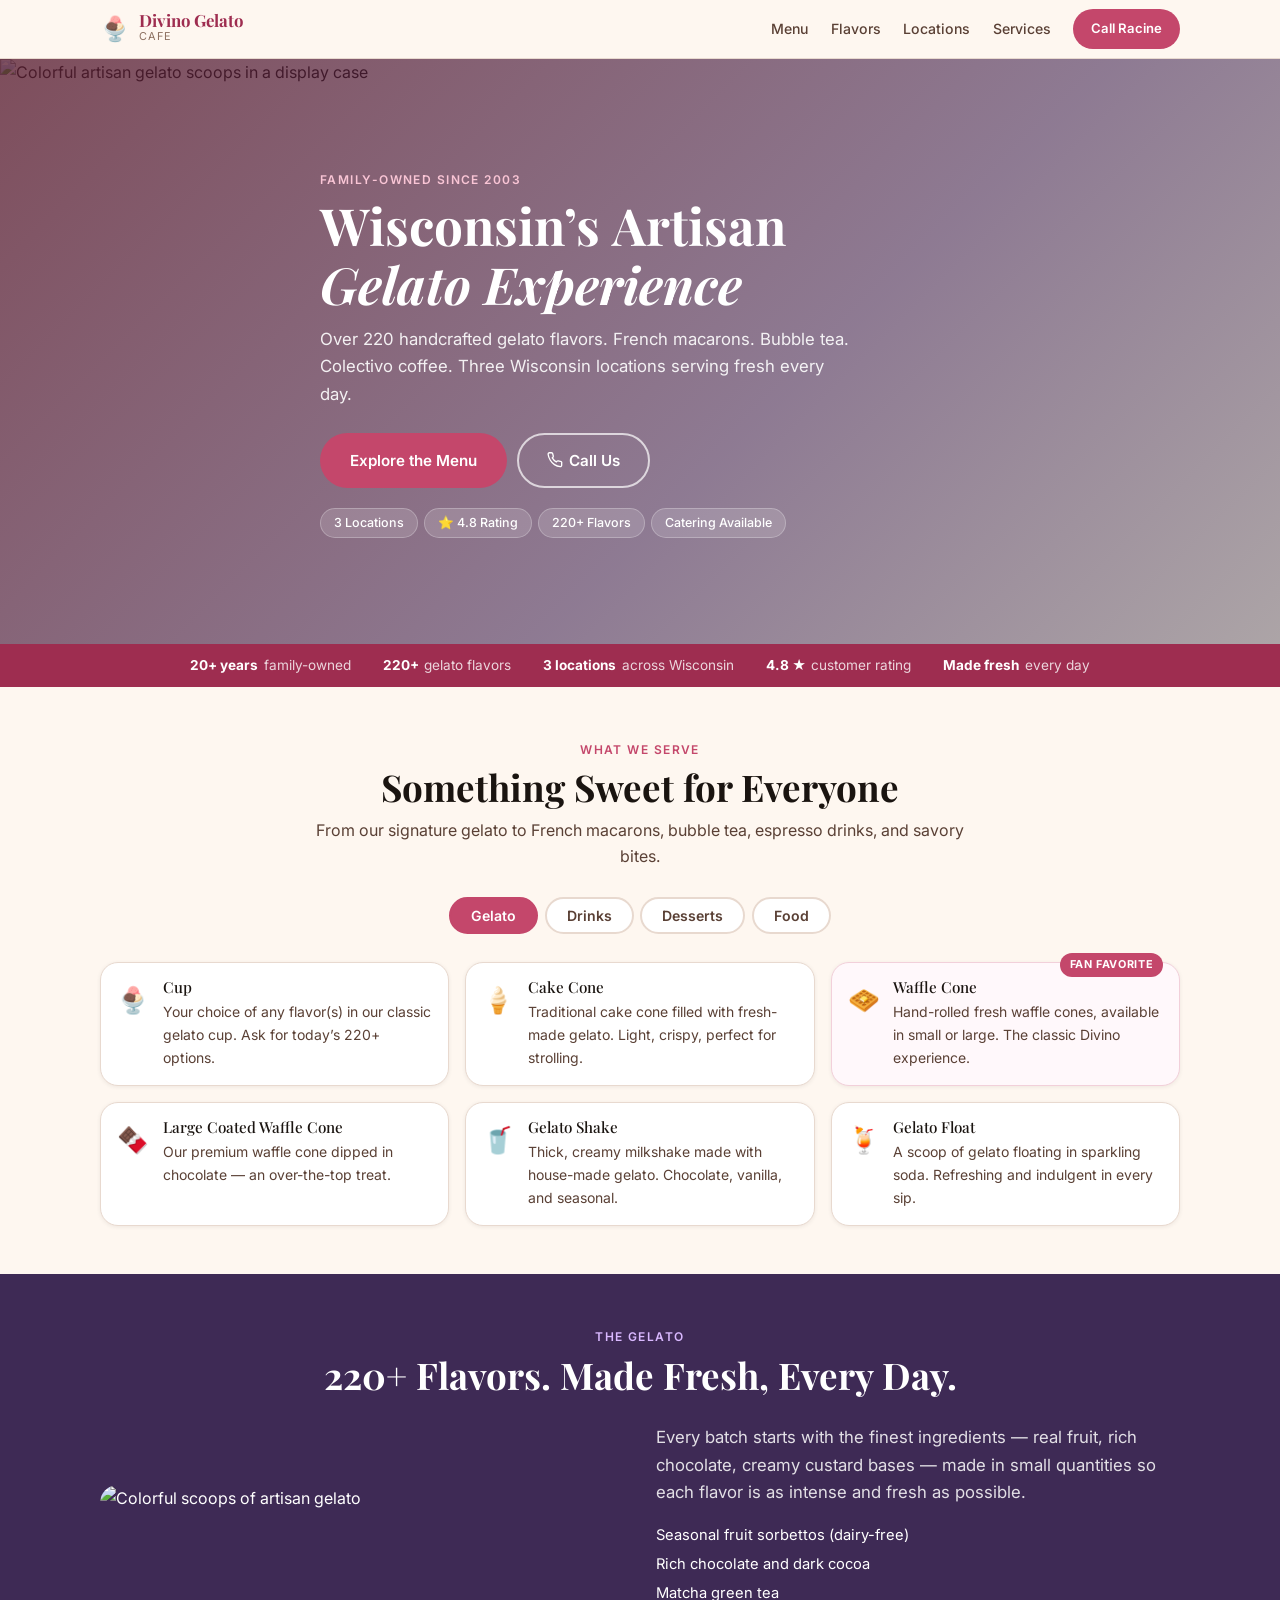
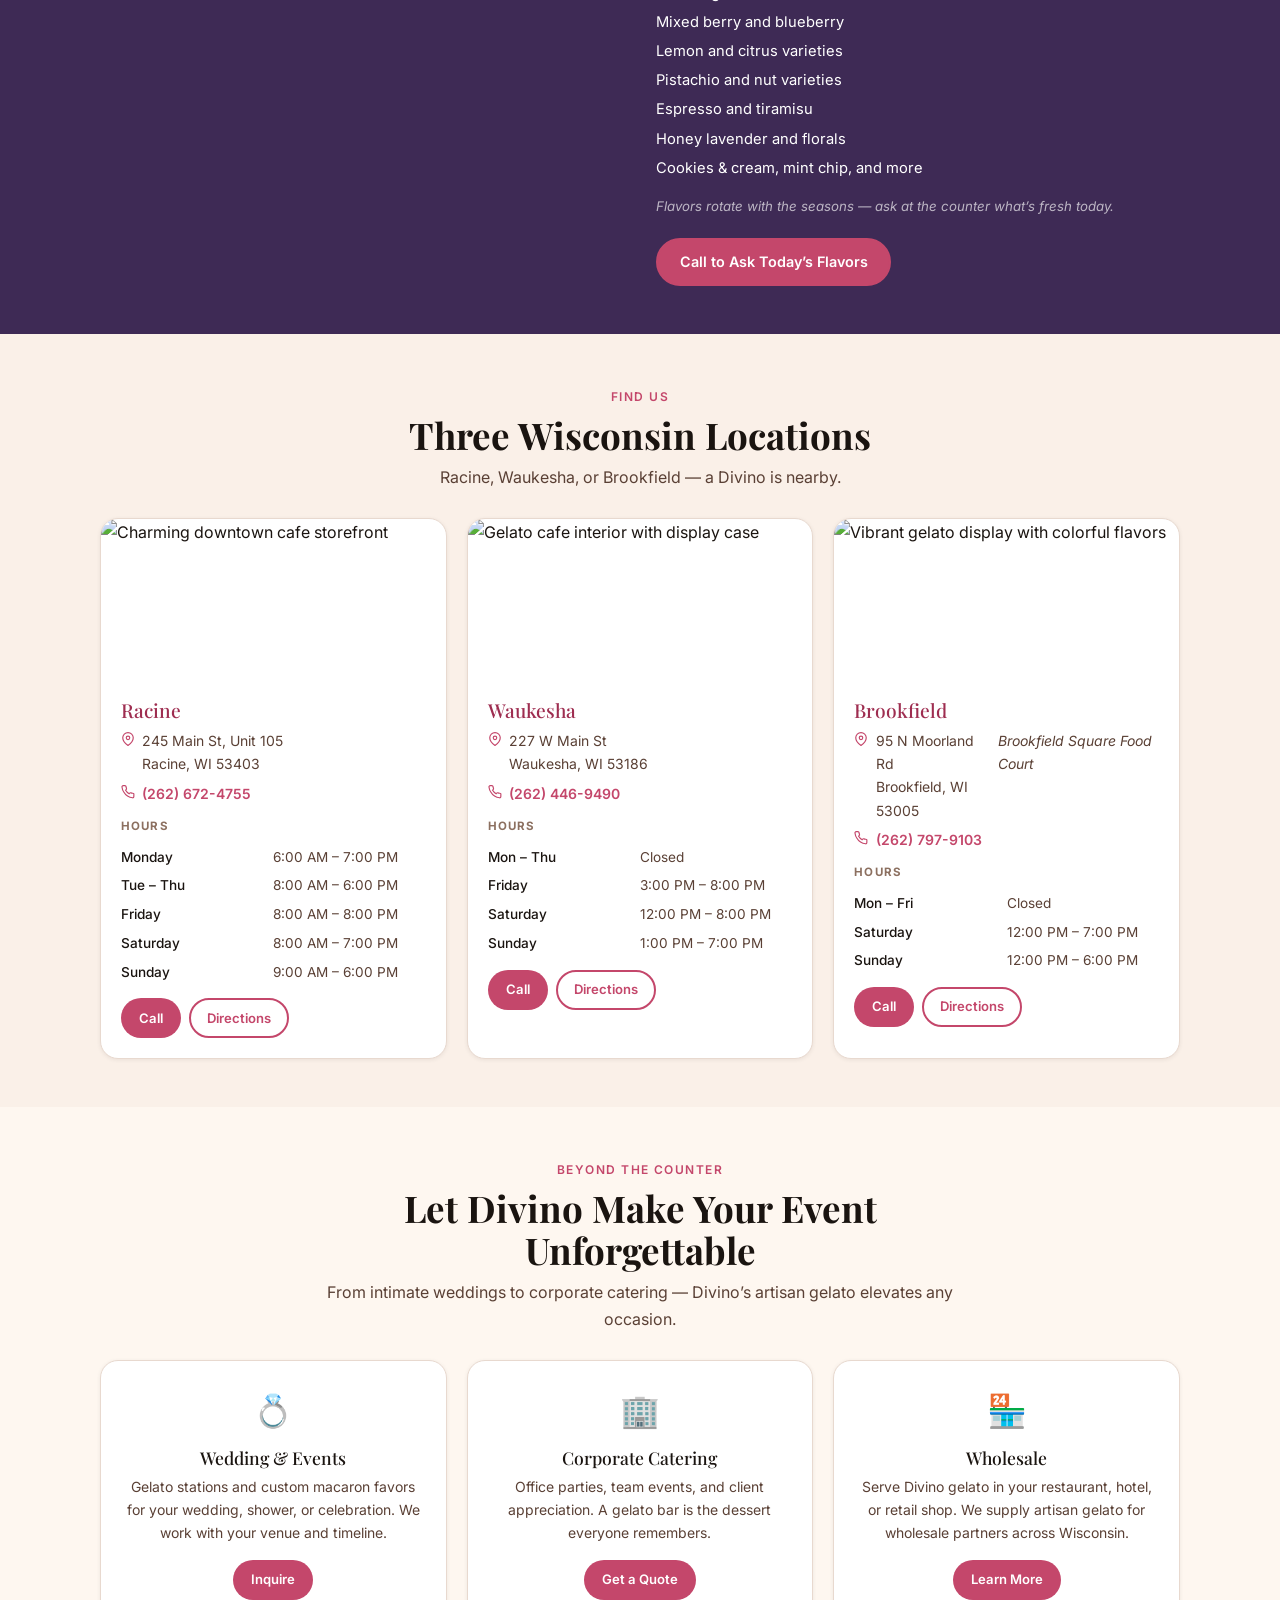
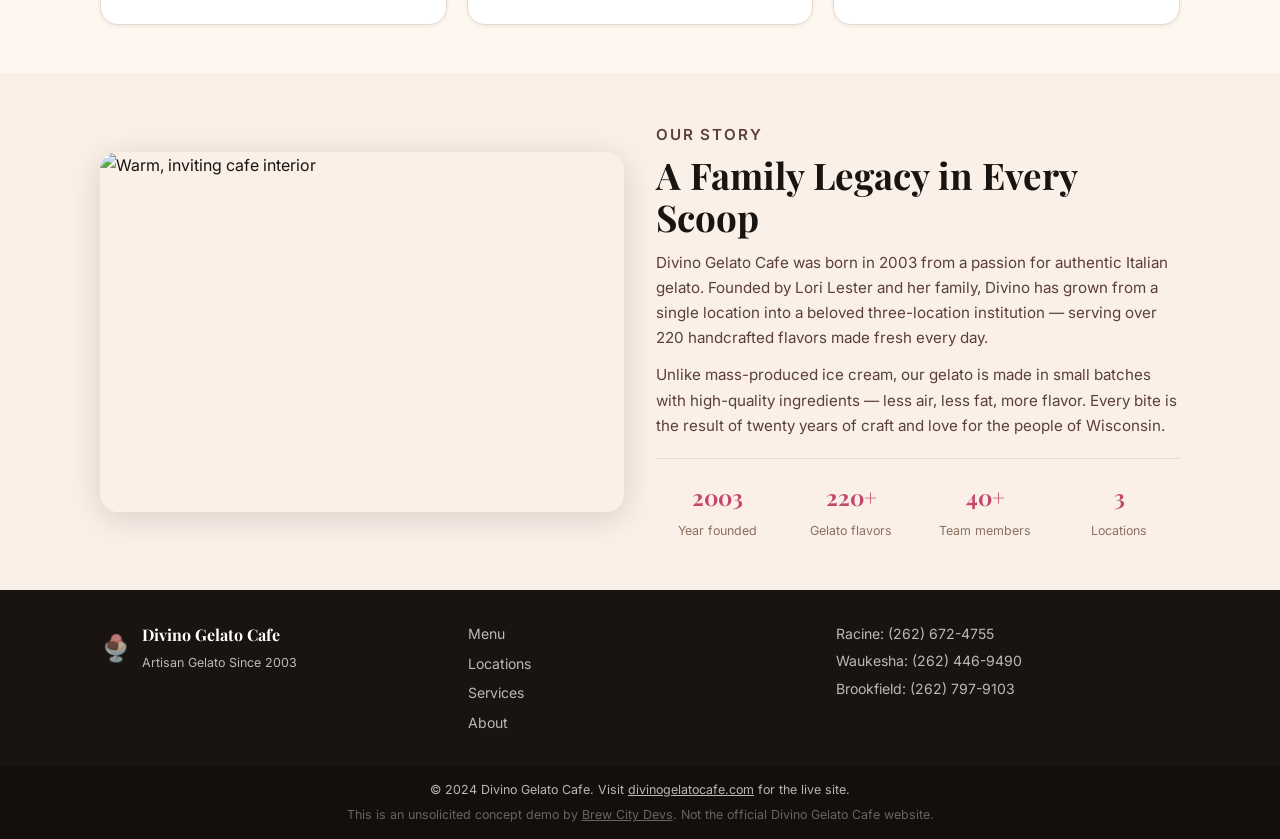
==== commit 5a342a64: "Tighten spacing: minimalistic redesign, remove testimonials section - Reduce section padding-block f" ====
--- a/index.html
+++ b/index.html
@@ -127,11 +127,11 @@
     <div class="wrap hero-content">
       <p class="eyebrow">Family-Owned Since 2003</p>
       <h1>Wisconsin&#8217;s&nbsp;Artisan<br /><em>Gelato Experience</em></h1>
-      <p class="hero-lead">Over 220 handcrafted gelato flavors. French macarons. Bubble tea. Colectivo coffee drinks. Three Wisconsin locations serving fresh every single day.</p>
+      <p class="hero-lead">Over 220 handcrafted gelato flavors. French macarons. Bubble tea. Colectivo coffee. Three Wisconsin locations serving fresh every day.</p>
       <div class="hero-ctas">
         <a href="#menu" class="btn btn--lg">Explore the Menu</a>
         <a href="tel:+12626724755" class="btn btn--ghost btn--lg">
-          <svg width="18" height="18" viewBox="0 0 24 24" fill="none" stroke="currentColor" stroke-width="2" aria-hidden="true"><path d="M22 16.92v3a2 2 0 0 1-2.18 2 19.79 19.79 0 0 1-8.63-3.07A19.5 19.5 0 0 1 4.75 12a19.79 19.79 0 0 1-3.07-8.67A2 2 0 0 1 3.66 1.17h3a2 2 0 0 1 2 1.72c.127.96.361 1.903.7 2.81a2 2 0 0 1-.45 2.11L7.91 8.91a16 16 0 0 0 6 6l1-1a2 2 0 0 1 2.11-.45c.907.339 1.85.573 2.81.7A2 2 0 0 1 22 16.92z"></path></svg>
+          <svg width="16" height="16" viewBox="0 0 24 24" fill="none" stroke="currentColor" stroke-width="2" aria-hidden="true"><path d="M22 16.92v3a2 2 0 0 1-2.18 2 19.79 19.79 0 0 1-8.63-3.07A19.5 19.5 0 0 1 4.75 12a19.79 19.79 0 0 1-3.07-8.67A2 2 0 0 1 3.66 1.17h3a2 2 0 0 1 2 1.72c.127.96.361 1.903.7 2.81a2 2 0 0 1-.45 2.11L7.91 8.91a16 16 0 0 0 6 6l1-1a2 2 0 0 1 2.11-.45c.907.339 1.85.573 2.81.7A2 2 0 0 1 22 16.92z"></path></svg>
           Call Us
         </a>
       </div>
@@ -159,7 +159,7 @@
       <div class="section-head">
         <p class="eyebrow">What We Serve</p>
         <h2>Something Sweet for Everyone</h2>
-        <p class="section-sub">From our signature gelato to French macarons, bubble tea, espresso drinks, and savory bites &#8212; there&#8217;s always a reason to visit Divino.</p>
+        <p class="section-sub">From our signature gelato to French macarons, bubble tea, espresso drinks, and savory bites.</p>
       </div>
 
       <div class="tab-nav" role="tablist" aria-label="Menu categories">
@@ -171,39 +171,39 @@
 
       <div class="tab-content" id="tab-gelato">
         <div class="menu-grid">
-          <div class="menu-card"><div class="menu-icon">&#x1F368;</div><div><h3 class="menu-item">Cup</h3><p>Your choice of any flavor(s) in our classic gelato cup. Ask your server for today&#8217;s 220+ options.</p></div></div>
-          <div class="menu-card"><div class="menu-icon">&#x1F366;</div><div><h3 class="menu-item">Cake Cone</h3><p>Traditional cake cone filled with fresh-made gelato. Light, crispy, and perfect for strolling.</p></div></div>
+          <div class="menu-card"><div class="menu-icon">&#x1F368;</div><div><h3 class="menu-item">Cup</h3><p>Your choice of any flavor(s) in our classic gelato cup. Ask for today&#8217;s 220+ options.</p></div></div>
+          <div class="menu-card"><div class="menu-icon">&#x1F366;</div><div><h3 class="menu-item">Cake Cone</h3><p>Traditional cake cone filled with fresh-made gelato. Light, crispy, perfect for strolling.</p></div></div>
           <div class="menu-card menu-card--featured"><span class="badge">Fan Favorite</span><div class="menu-icon">&#x1F9C7;</div><div><h3 class="menu-item">Waffle Cone</h3><p>Hand-rolled fresh waffle cones, available in small or large. The classic Divino experience.</p></div></div>
           <div class="menu-card"><div class="menu-icon">&#x1F36B;</div><div><h3 class="menu-item">Large Coated Waffle Cone</h3><p>Our premium waffle cone dipped in chocolate &#8212; an over-the-top treat.</p></div></div>
-          <div class="menu-card"><div class="menu-icon">&#x1F964;</div><div><h3 class="menu-item">Gelato Shake</h3><p>Thick, creamy milkshake made with house-made gelato. Chocolate, vanilla, and seasonal flavors.</p></div></div>
+          <div class="menu-card"><div class="menu-icon">&#x1F964;</div><div><h3 class="menu-item">Gelato Shake</h3><p>Thick, creamy milkshake made with house-made gelato. Chocolate, vanilla, and seasonal.</p></div></div>
           <div class="menu-card"><div class="menu-icon">&#x1F379;</div><div><h3 class="menu-item">Gelato Float</h3><p>A scoop of gelato floating in sparkling soda. Refreshing and indulgent in every sip.</p></div></div>
         </div>
       </div>
 
       <div class="tab-content is-hidden" id="tab-drinks">
         <div class="menu-grid">
-          <div class="menu-card menu-card--featured"><span class="badge">New</span><div class="menu-icon">&#x1F9CB;</div><div><h3 class="menu-item">Bubble Tea</h3><p>Freshly prepared bubble tea with real tapioca pearls. Multiple flavors available &#8212; fruity, milk, or matcha.</p></div></div>
-          <div class="menu-card"><div class="menu-icon">&#x2615;</div><div><h3 class="menu-item">Colectivo Espresso Drinks</h3><p>Cappuccino, lattes, macchiatos, and more made with premium Colectivo Coffee, Wisconsin&#8217;s beloved local roaster.</p></div></div>
-          <div class="menu-card"><div class="menu-icon">&#x1F375;</div><div><h3 class="menu-item">Sorbetto Smoothie</h3><p>Blended with house-made fruit sorbetto and fresh juice. Light, refreshing, naturally dairy-free.</p></div></div>
-          <div class="menu-card"><div class="menu-icon">&#x1F9CA;</div><div><h3 class="menu-item">Frappes</h3><p>Blended frozen coffee drinks in Chocolate, Mocha Chip, Vanilla Bean, Caramel, Cookies &amp; Cream, and more.</p></div></div>
+          <div class="menu-card menu-card--featured"><span class="badge">New</span><div class="menu-icon">&#x1F9CB;</div><div><h3 class="menu-item">Bubble Tea</h3><p>Freshly prepared bubble tea with real tapioca pearls. Fruity, milk, or matcha.</p></div></div>
+          <div class="menu-card"><div class="menu-icon">&#x2615;</div><div><h3 class="menu-item">Colectivo Espresso Drinks</h3><p>Cappuccino, lattes, macchiatos, and more with premium Colectivo Coffee.</p></div></div>
+          <div class="menu-card"><div class="menu-icon">&#x1F375;</div><div><h3 class="menu-item">Sorbetto Smoothie</h3><p>Blended with house-made fruit sorbetto and fresh juice. Light, dairy-free.</p></div></div>
+          <div class="menu-card"><div class="menu-icon">&#x1F9CA;</div><div><h3 class="menu-item">Frappes</h3><p>Blended frozen coffee in Chocolate, Mocha Chip, Vanilla Bean, Caramel, Cookies &amp; Cream, and more.</p></div></div>
           <div class="menu-card"><div class="menu-icon">&#x1F36B;</div><div><h3 class="menu-item">Gelato Java</h3><p>Espresso poured over a scoop of gelato &#8212; the Italian affogato, Wisconsin style.</p></div></div>
-          <div class="menu-card"><div class="menu-icon">&#x1FAD6;</div><div><h3 class="menu-item">Chai Tea Latte</h3><p>Warm spiced chai blended with steamed milk. The perfect pairing for a cold Wisconsin day.</p></div></div>
+          <div class="menu-card"><div class="menu-icon">&#x1FAD6;</div><div><h3 class="menu-item">Chai Tea Latte</h3><p>Warm spiced chai with steamed milk. The perfect pairing for a cold Wisconsin day.</p></div></div>
         </div>
       </div>
 
       <div class="tab-content is-hidden" id="tab-desserts">
         <div class="menu-grid">
-          <div class="menu-card menu-card--featured"><span class="badge">House Specialty</span><div class="menu-icon">&#x1FAF6;</div><div><h3 class="menu-item">French Macarons</h3><p>Delicate almond sandwich cookies made in-house. Flavors change with the seasons &#8212; always something new to try.</p></div></div>
-          <div class="menu-card"><div class="menu-icon">&#x1F950;</div><div><h3 class="menu-item">Cannoli</h3><p>Classic Italian pastry tubes filled with sweet ricotta cream. Choose chocolate-dipped or plain.</p></div></div>
-          <div class="menu-card"><div class="menu-icon">&#x1F36B;</div><div><h3 class="menu-item">Turtles</h3><p>Chocolate, caramel, and pecan clusters &#8212; the beloved classic confection, made with care.</p></div></div>
-          <div class="menu-card"><div class="menu-icon">&#x1F965;</div><div><h3 class="menu-item">Coconut Macarons</h3><p>Chewy toasted coconut macarons &#8212; lighter and gluten-friendly, naturally sweet.</p></div></div>
+          <div class="menu-card menu-card--featured"><span class="badge">House Specialty</span><div class="menu-icon">&#x1FAF6;</div><div><h3 class="menu-item">French Macarons</h3><p>Delicate almond sandwich cookies made in-house. Flavors change with the seasons.</p></div></div>
+          <div class="menu-card"><div class="menu-icon">&#x1F950;</div><div><h3 class="menu-item">Cannoli</h3><p>Classic Italian pastry tubes filled with sweet ricotta cream. Chocolate-dipped or plain.</p></div></div>
+          <div class="menu-card"><div class="menu-icon">&#x1F36B;</div><div><h3 class="menu-item">Turtles</h3><p>Chocolate, caramel, and pecan clusters &#8212; the classic confection, made with care.</p></div></div>
+          <div class="menu-card"><div class="menu-icon">&#x1F965;</div><div><h3 class="menu-item">Coconut Macarons</h3><p>Chewy toasted coconut macarons &#8212; lighter, gluten-friendly, naturally sweet.</p></div></div>
         </div>
       </div>
 
       <div class="tab-content is-hidden" id="tab-food">
         <div class="menu-grid">
-          <div class="menu-card"><div class="menu-icon">&#x1F950;</div><div><h3 class="menu-item">Croissants</h3><p>Buttery, flaky croissants available plain or as a breakfast sandwich with egg and cheese.</p></div></div>
-          <div class="menu-card menu-card--featured"><span class="badge">Try It</span><div class="menu-icon">&#x1F96A;</div><div><h3 class="menu-item">Paninis</h3><p>Loaded Panini, Turkey Lovers, Caprese &#8212; pressed and served hot. Perfect with a gelato float.</p></div></div>
+          <div class="menu-card"><div class="menu-icon">&#x1F950;</div><div><h3 class="menu-item">Croissants</h3><p>Buttery, flaky croissants plain or as a breakfast sandwich with egg and cheese.</p></div></div>
+          <div class="menu-card menu-card--featured"><span class="badge">Try It</span><div class="menu-icon">&#x1F96A;</div><div><h3 class="menu-item">Paninis</h3><p>Loaded Panini, Turkey Lovers, Caprese &#8212; pressed and served hot.</p></div></div>
           <div class="menu-card"><div class="menu-icon">&#x1F968;</div><div><h3 class="menu-item">Soft Pretzels</h3><p>Warm, golden soft pretzels with house dipping sauce. Great for sharing.</p></div></div>
           <div class="menu-card"><div class="menu-icon">&#x1F355;</div><div><h3 class="menu-item">Pizza</h3><p>Individual-size pizzas, perfect when you want something savory before dessert.</p></div></div>
         </div>
@@ -215,14 +215,14 @@
     <div class="wrap">
       <div class="section-head">
         <p class="eyebrow">The Gelato</p>
-        <h2>220+ Flavors.<br />Made Fresh, Every Day.</h2>
+        <h2>220+ Flavors. Made Fresh, Every Day.</h2>
       </div>
       <div class="flavors-layout">
         <div class="flavors-image">
           <img src="https://images.unsplash.com/photo-1534421822000-0d4e3d9e2e5a?w=700&auto=format&fit=crop&q=80" alt="Colorful scoops of artisan gelato" loading="lazy" width="700" height="500" />
         </div>
         <div class="flavors-text">
-          <p class="lead">Every batch starts with the finest ingredients &#8212; real fruit, rich chocolate, creamy custard bases &#8212; hand-mixed in small quantities so each flavor is as intense and fresh as possible.</p>
+          <p class="lead">Every batch starts with the finest ingredients &#8212; real fruit, rich chocolate, creamy custard bases &#8212; made in small quantities so each flavor is as intense and fresh as possible.</p>
           <ul class="flavor-list">
             <li>Seasonal fruit sorbettos (dairy-free)</li>
             <li>Rich chocolate and dark cocoa</li>
@@ -234,7 +234,7 @@
             <li>Honey lavender and florals</li>
             <li>Cookies &amp; cream, mint chip, and more</li>
           </ul>
-          <p class="flavors-note">Flavors rotate with the seasons and the chef&#8217;s creativity &#8212; ask at the counter what&#8217;s fresh today.</p>
+          <p class="flavors-note">Flavors rotate with the seasons &#8212; ask at the counter what&#8217;s fresh today.</p>
           <a href="tel:+12626724755" class="btn">Call to Ask Today&#8217;s Flavors</a>
         </div>
       </div>
@@ -246,7 +246,7 @@
       <div class="section-head">
         <p class="eyebrow">Find Us</p>
         <h2>Three Wisconsin Locations</h2>
-        <p class="section-sub">Whether you&#8217;re in Racine, Waukesha, or Brookfield &#8212; a Divino is nearby.</p>
+        <p class="section-sub">Racine, Waukesha, or Brookfield &#8212; a Divino is nearby.</p>
       </div>
       <div class="locations-grid">
         <div class="location-card">
@@ -291,36 +291,21 @@
         <p class="section-sub">From intimate weddings to corporate catering &#8212; Divino&#8217;s artisan gelato elevates any occasion.</p>
       </div>
       <div class="services-grid">
-        <div class="service-card"><div class="service-icon">&#x1F48D;</div><h3>Wedding &amp; Events</h3><p>Gelato stations and custom macaron favors for your wedding, shower, or celebration. We work with your venue and timeline to create something truly sweet.</p><a href="tel:+12626724755" class="btn btn--sm">Inquire</a></div>
-        <div class="service-card"><div class="service-icon">&#x1F3E2;</div><h3>Corporate Catering</h3><p>Office parties, team events, and client appreciation? A gelato bar is the dessert everyone remembers. We handle setup and service.</p><a href="tel:+12626724755" class="btn btn--sm">Get a Quote</a></div>
-        <div class="service-card"><div class="service-icon">&#x1F3EA;</div><h3>Wholesale</h3><p>Serve Divino gelato in your restaurant, hotel, or retail shop. We supply quality artisan gelato for wholesale partners across Wisconsin.</p><a href="tel:+12626724755" class="btn btn--sm">Learn More</a></div>
-      </div>
-    </div>
-  </section>
-
-  <section class="section section--alt" id="testimonials">
-    <div class="wrap">
-      <div class="section-head">
-        <p class="eyebrow">What People Say</p>
-        <h2>The Divino Experience</h2>
-        <p class="demo-disclosure"><strong>Demo note:</strong> The quotes below are placeholder copy to illustrate layout. They are not real reviews. Actual Divino Gelato Cafe averages 4.8 stars across Yelp, Tripadvisor, and Google reviews.</p>
-      </div>
-      <div class="testimonials-grid">
-        <blockquote class="testimonial"><p>&#8220;Absolutely the best gelato I&#8217;ve ever had outside of Italy. The pistachio alone is worth the drive from Milwaukee. We go every weekend.&#8221;</p><footer>&#8212; Placeholder customer, Racine</footer></blockquote>
-        <blockquote class="testimonial"><p>&#8220;Divino did the gelato bar at our wedding and every guest raved about it. The French macarons were stunning and the staff was incredible.&#8221;</p><footer>&#8212; Placeholder couple, Waukesha</footer></blockquote>
-        <blockquote class="testimonial"><p>&#8220;I stop at Brookfield Square on weekends specifically for this place. Rotating flavors keep it fresh &#8212; last week&#8217;s mango sorbetto was unreal.&#8221;</p><footer>&#8212; Placeholder customer, Brookfield</footer></blockquote>
-      </div>
-    </div>
-  </section>
-
-  <section class="section about-section" id="about">
+        <div class="service-card"><div class="service-icon">&#x1F48D;</div><h3>Wedding &amp; Events</h3><p>Gelato stations and custom macaron favors for your wedding, shower, or celebration. We work with your venue and timeline.</p><a href="tel:+12626724755" class="btn btn--sm">Inquire</a></div>
+        <div class="service-card"><div class="service-icon">&#x1F3E2;</div><h3>Corporate Catering</h3><p>Office parties, team events, and client appreciation. A gelato bar is the dessert everyone remembers.</p><a href="tel:+12626724755" class="btn btn--sm">Get a Quote</a></div>
+        <div class="service-card"><div class="service-icon">&#x1F3EA;</div><h3>Wholesale</h3><p>Serve Divino gelato in your restaurant, hotel, or retail shop. We supply artisan gelato for wholesale partners across Wisconsin.</p><a href="tel:+12626724755" class="btn btn--sm">Learn More</a></div>
+      </div>
+    </div>
+  </section>
+
+  <section class="section about-section section--alt" id="about">
     <div class="wrap about-inner">
       <div class="about-image"><img src="https://images.unsplash.com/photo-1501339847302-ac426a4a7cbb?w=700&auto=format&fit=crop&q=80" alt="Warm, inviting cafe interior" loading="lazy" width="700" height="500" /></div>
       <div class="about-text">
         <p class="eyebrow">Our Story</p>
         <h2>A Family Legacy in Every Scoop</h2>
-        <p>Divino Gelato Cafe was born in 2003 from a passion for authentic Italian gelato and a belief that Wisconsin deserved something extraordinary. Founded by Lori Lester and her family, Divino has grown from a single location into a beloved three-location institution &#8212; serving over 220 handcrafted flavors made fresh every day.</p>
-        <p>Unlike mass-produced ice cream, our gelato is made in small batches with high-quality ingredients &#8212; less air, less fat, more flavor. Every bite is the result of twenty years of craft, experimentation, and love for the people of Wisconsin.</p>
+        <p>Divino Gelato Cafe was born in 2003 from a passion for authentic Italian gelato. Founded by Lori Lester and her family, Divino has grown from a single location into a beloved three-location institution &#8212; serving over 220 handcrafted flavors made fresh every day.</p>
+        <p>Unlike mass-produced ice cream, our gelato is made in small batches with high-quality ingredients &#8212; less air, less fat, more flavor. Every bite is the result of twenty years of craft and love for the people of Wisconsin.</p>
         <ul class="about-stats"><li><strong>2003</strong> <span>Year founded</span></li><li><strong>220+</strong> <span>Gelato flavors</span></li><li><strong>40+</strong> <span>Team members</span></li><li><strong>3</strong> <span>Locations</span></li></ul>
       </div>
     </div>
@@ -342,4 +327,4 @@
 
   <script src="script.js"></script>
 </body>
-</html>+</html>
--- a/styles.css
+++ b/styles.css
@@ -32,30 +32,32 @@
 a { color: inherit; text-decoration: none; }
 ul { list-style: none; }
 .wrap { width: 100%; max-width: var(--wrap); margin-inline: auto; padding-inline: 1.25rem; }
-.section { padding-block: 5rem; }
+.section { padding-block: 3rem; }
 .section--alt { background: var(--cream-dark); }
-.section-head { text-align: center; margin-bottom: 3rem; max-width: 680px; margin-inline: auto; }
-.section-sub { margin-top: .75rem; color: var(--text-mid); font-size: 1.05rem; }
-.eyebrow { display: inline-block; font-size: .75rem; font-weight: 600; letter-spacing: .12em; text-transform: uppercase; color: var(--rose); margin-bottom: .5rem; }
+.section-head { text-align: center; margin-bottom: 1.75rem; max-width: 680px; margin-inline: auto; }
+.section-sub { margin-top: .5rem; color: var(--text-mid); font-size: 1rem; }
+.eyebrow { display: inline-block; font-size: .75rem; font-weight: 600; letter-spacing: .12em; text-transform: uppercase; color: var(--rose); margin-bottom: .4rem; }
 h1, h2, h3 { font-family: var(--font-display); line-height: 1.15; }
-h1 { font-size: clamp(2.2rem, 5vw, 3.5rem); }
-h2 { font-size: clamp(1.7rem, 3.5vw, 2.6rem); }
-h3 { font-size: 1.2rem; font-weight: 500; }
+h1 { font-size: clamp(2rem, 5vw, 3.2rem); }
+h2 { font-size: clamp(1.5rem, 3.5vw, 2.3rem); }
+h3 { font-size: 1.1rem; font-weight: 500; }
 em { font-style: italic; }
-.lead { font-size: 1.1rem; color: var(--text-mid); }
-.btn { display: inline-flex; align-items: center; gap: .4rem; padding: .7rem 1.5rem; border-radius: 999px; font-size: .9rem; font-weight: 600; font-family: var(--font-body); cursor: pointer; border: 2px solid transparent; transition: background .2s, color .2s, border-color .2s, box-shadow .2s, transform .1s; background: var(--rose); color: var(--white); text-decoration: none; }
+.lead { font-size: 1.05rem; color: var(--text-mid); }
+.btn { display: inline-flex; align-items: center; gap: .4rem; padding: .65rem 1.35rem; border-radius: 999px; font-size: .9rem; font-weight: 600; font-family: var(--font-body); cursor: pointer; border: 2px solid transparent; transition: background .2s, color .2s, border-color .2s, box-shadow .2s, transform .1s; background: var(--rose); color: var(--white); text-decoration: none; }
 .btn:hover { background: var(--rose-dark); box-shadow: var(--shadow); transform: translateY(-1px); }
 .btn--ghost { background: transparent; border-color: currentColor; color: var(--rose); }
 .btn--ghost:hover { background: var(--rose-light); border-color: var(--rose); }
-.btn--lg { padding: .85rem 2rem; font-size: 1rem; }
-.btn--sm { padding: .5rem 1.1rem; font-size: .85rem; }
+.btn--lg { padding: .8rem 1.75rem; font-size: .95rem; }
+.btn--sm { padding: .45rem 1rem; font-size: .82rem; }
+
+/* ---- Header ---- */
 .site-header { position: sticky; top: 0; z-index: 100; background: rgba(254, 247, 240, .96); backdrop-filter: blur(8px); -webkit-backdrop-filter: blur(8px); border-bottom: 1px solid var(--border); }
-.header-inner { display: flex; align-items: center; gap: 1rem; height: 64px; }
-.logo { display: flex; align-items: center; gap: .6rem; flex-shrink: 0; }
-.logo-icon { font-size: 1.6rem; }
-.logo-name { display: block; font-family: var(--font-display); font-weight: 700; font-size: 1.1rem; line-height: 1; color: var(--rose-dark); }
-.logo-tagline { display: block; font-size: .7rem; letter-spacing: .1em; text-transform: uppercase; color: var(--text-light); }
-.main-nav { display: none; align-items: center; gap: 1.5rem; margin-left: auto; font-size: .9rem; font-weight: 500; }
+.header-inner { display: flex; align-items: center; gap: 1rem; height: 58px; }
+.logo { display: flex; align-items: center; gap: .55rem; flex-shrink: 0; }
+.logo-icon { font-size: 1.5rem; }
+.logo-name { display: block; font-family: var(--font-display); font-weight: 700; font-size: 1.05rem; line-height: 1; color: var(--rose-dark); }
+.logo-tagline { display: block; font-size: .68rem; letter-spacing: .1em; text-transform: uppercase; color: var(--text-light); }
+.main-nav { display: none; align-items: center; gap: 1.4rem; margin-left: auto; font-size: .88rem; font-weight: 500; }
 .main-nav a:not(.btn) { color: var(--text-mid); }
 .main-nav a:not(.btn):hover { color: var(--rose); }
 @media (min-width: 700px) { .main-nav { display: flex; } .hamburger { display: none !important; } }
@@ -64,114 +66,126 @@
 .hamburger.is-open span:nth-child(1) { transform: translateY(7px) rotate(45deg); }
 .hamburger.is-open span:nth-child(2) { opacity: 0; }
 .hamburger.is-open span:nth-child(3) { transform: translateY(-7px) rotate(-45deg); }
-.mobile-nav { display: none; flex-direction: column; gap: .25rem; padding: 1rem 1.25rem; background: var(--cream); border-bottom: 1px solid var(--border); }
+.mobile-nav { display: none; flex-direction: column; gap: .2rem; padding: .75rem 1.25rem; background: var(--cream); border-bottom: 1px solid var(--border); }
 .mobile-nav.is-open { display: flex; }
-.mobile-nav a { font-weight: 500; padding: .6rem 0; border-bottom: 1px solid var(--border); color: var(--text-mid); }
+.mobile-nav a { font-weight: 500; padding: .55rem 0; border-bottom: 1px solid var(--border); color: var(--text-mid); }
 .mobile-nav a:last-child { border-bottom: none; }
-.hero { position: relative; min-height: clamp(480px, 80vh, 780px); display: flex; align-items: center; overflow: hidden; }
+
+/* ---- Hero ---- */
+.hero { position: relative; min-height: clamp(380px, 65vh, 660px); display: flex; align-items: center; overflow: hidden; }
 .hero-bg { position: absolute; inset: 0; z-index: 0; }
 .hero-img { width: 100%; height: 100%; object-fit: cover; object-position: center; }
 .hero-overlay { position: absolute; inset: 0; background: linear-gradient(135deg, rgba(90, 30, 50, .78) 0%, rgba(50, 20, 70, .55) 60%, rgba(20, 10, 30, .35) 100%); }
-.hero-content { position: relative; z-index: 1; color: var(--white); padding-block: 4rem; max-width: 700px; }
+.hero-content { position: relative; z-index: 1; color: var(--white); padding-block: 2rem; max-width: 680px; }
 .hero-content .eyebrow { color: #F9C5D5; }
-.hero-content h1 { color: var(--white); margin-bottom: 1rem; }
-.hero-lead { font-size: 1.1rem; opacity: .9; margin-bottom: 2rem; max-width: 560px; }
-.hero-ctas { display: flex; flex-wrap: wrap; gap: .75rem; margin-bottom: 2rem; }
+.hero-content h1 { color: var(--white); margin-bottom: .75rem; }
+.hero-lead { font-size: 1.05rem; opacity: .9; margin-bottom: 1.5rem; max-width: 540px; }
+.hero-ctas { display: flex; flex-wrap: wrap; gap: .6rem; margin-bottom: 1.25rem; }
 .hero-content .btn--ghost { border-color: rgba(255,255,255,.7); color: var(--white); }
 .hero-content .btn--ghost:hover { background: rgba(255,255,255,.15); border-color: var(--white); }
-.hero-chips { display: flex; flex-wrap: wrap; gap: .5rem; }
-.hero-chips span { display: inline-flex; align-items: center; gap: .3rem; background: rgba(255,255,255,.15); border: 1px solid rgba(255,255,255,.25); border-radius: 999px; padding: .3rem .9rem; font-size: .8rem; font-weight: 500; }
-.trust-bar { background: var(--rose-dark); color: var(--white); padding-block: 1rem; }
-.trust-inner { display: flex; flex-wrap: wrap; justify-content: center; gap: 1.5rem 2.5rem; }
-.trust-item { display: flex; align-items: center; gap: .4rem; font-size: .9rem; }
+.hero-chips { display: flex; flex-wrap: wrap; gap: .4rem; }
+.hero-chips span { display: inline-flex; align-items: center; gap: .3rem; background: rgba(255,255,255,.15); border: 1px solid rgba(255,255,255,.25); border-radius: 999px; padding: .25rem .8rem; font-size: .78rem; font-weight: 500; }
+
+/* ---- Trust bar ---- */
+.trust-bar { background: var(--rose-dark); color: var(--white); padding-block: .65rem; }
+.trust-inner { display: flex; flex-wrap: wrap; justify-content: center; gap: .6rem 2rem; }
+.trust-item { display: flex; align-items: center; gap: .35rem; font-size: .85rem; }
 .trust-item strong { font-weight: 700; }
 .trust-item span { opacity: .8; }
-.tab-nav { display: flex; flex-wrap: wrap; gap: .5rem; justify-content: center; margin-bottom: 2.5rem; }
-.tab { padding: .6rem 1.4rem; border-radius: 999px; border: 2px solid var(--border); background: var(--white); font-family: var(--font-body); font-size: .9rem; font-weight: 600; color: var(--text-mid); cursor: pointer; transition: background .2s, border-color .2s, color .2s; }
+
+/* ---- Menu tabs ---- */
+.tab-nav { display: flex; flex-wrap: wrap; gap: .4rem; justify-content: center; margin-bottom: 1.75rem; }
+.tab { padding: .5rem 1.25rem; border-radius: 999px; border: 2px solid var(--border); background: var(--white); font-family: var(--font-body); font-size: .88rem; font-weight: 600; color: var(--text-mid); cursor: pointer; transition: background .2s, border-color .2s, color .2s; }
 .tab:hover { border-color: var(--rose); color: var(--rose); }
 .tab.is-active { background: var(--rose); border-color: var(--rose); color: var(--white); }
 .tab-content { display: block; }
 .tab-content.is-hidden { display: none; }
-.menu-grid { display: grid; grid-template-columns: repeat(auto-fill, minmax(280px, 1fr)); gap: 1.25rem; }
-.menu-card { display: flex; gap: 1rem; background: var(--white); border: 1px solid var(--border); border-radius: var(--r-lg); padding: 1.25rem; box-shadow: var(--shadow-sm); position: relative; transition: box-shadow .2s, transform .15s; }
+.menu-grid { display: grid; grid-template-columns: repeat(auto-fill, minmax(270px, 1fr)); gap: 1rem; }
+.menu-card { display: flex; gap: .85rem; background: var(--white); border: 1px solid var(--border); border-radius: var(--r-lg); padding: 1rem; box-shadow: var(--shadow-sm); position: relative; transition: box-shadow .2s, transform .15s; }
 .menu-card:hover { box-shadow: var(--shadow); transform: translateY(-2px); }
 .menu-card--featured { border-color: var(--rose-light); background: #FFF8FB; }
-.menu-icon { font-size: 1.8rem; flex-shrink: 0; }
-.menu-item { font-size: 1rem; margin-bottom: .25rem; }
-.menu-card p { font-size: .9rem; color: var(--text-mid); }
-.badge { position: absolute; top: -.7rem; right: 1rem; background: var(--rose); color: var(--white); font-size: .7rem; font-weight: 700; letter-spacing: .06em; text-transform: uppercase; padding: .2rem .65rem; border-radius: 999px; }
+.menu-icon { font-size: 1.6rem; flex-shrink: 0; }
+.menu-item { font-size: .95rem; margin-bottom: .2rem; }
+.menu-card p { font-size: .875rem; color: var(--text-mid); }
+.badge { position: absolute; top: -.65rem; right: 1rem; background: var(--rose); color: var(--white); font-size: .68rem; font-weight: 700; letter-spacing: .06em; text-transform: uppercase; padding: .18rem .6rem; border-radius: 999px; }
+
+/* ---- Flavors ---- */
 .flavors-section { background: var(--violet-dark); color: var(--white); }
 .flavors-section .eyebrow { color: #D9B8FF; }
-.flavors-section h2 { color: var(--white); text-align: center; margin-bottom: 2.5rem; }
-.flavors-layout { display: grid; gap: 3rem; align-items: center; }
+.flavors-section h2 { color: var(--white); text-align: center; margin-bottom: 1.5rem; }
+.flavors-layout { display: grid; gap: 2rem; align-items: center; }
 @media (min-width: 800px) { .flavors-layout { grid-template-columns: 1fr 1fr; } }
-.flavors-image img { border-radius: var(--r-lg); width: 100%; height: 400px; object-fit: cover; }
-.flavors-text .lead { color: rgba(255,255,255,.85); margin-bottom: 1.5rem; }
-.flavor-list { display: flex; flex-direction: column; gap: .5rem; margin-bottom: 1.5rem; }
-.flavor-list li { display: flex; align-items: center; gap: .5rem; font-size: .95rem; }
-.flavors-note { font-size: .85rem; opacity: .65; margin-bottom: 1.5rem; font-style: italic; }
+.flavors-image img { border-radius: var(--r-lg); width: 100%; height: 340px; object-fit: cover; }
+.flavors-text .lead { color: rgba(255,255,255,.85); margin-bottom: 1rem; }
+.flavor-list { display: flex; flex-direction: column; gap: .3rem; margin-bottom: 1rem; }
+.flavor-list li { display: flex; align-items: center; gap: .5rem; font-size: .92rem; }
+.flavors-note { font-size: .83rem; opacity: .65; margin-bottom: 1.25rem; font-style: italic; }
 .flavors-section .btn { background: var(--rose); border-color: var(--rose); }
 .flavors-section .btn:hover { background: var(--rose-dark); }
-.locations-grid { display: grid; gap: 1.75rem; grid-template-columns: repeat(auto-fill, minmax(300px, 1fr)); }
+
+/* ---- Locations ---- */
+.locations-grid { display: grid; gap: 1.25rem; grid-template-columns: repeat(auto-fill, minmax(300px, 1fr)); }
 .location-card { background: var(--white); border: 1px solid var(--border); border-radius: var(--r-lg); overflow: hidden; box-shadow: var(--shadow-sm); transition: box-shadow .2s; }
 .location-card:hover { box-shadow: var(--shadow-lg); }
-.location-photo img { width: 100%; height: 180px; object-fit: cover; }
-.location-body { padding: 1.5rem; }
-.location-body h3 { font-size: 1.3rem; margin-bottom: .75rem; color: var(--rose-dark); }
-.location-addr, .location-phone { display: flex; align-items: flex-start; gap: .5rem; font-size: .9rem; color: var(--text-mid); margin-bottom: .5rem; }
+.location-photo img { width: 100%; height: 160px; object-fit: cover; }
+.location-body { padding: 1.25rem; }
+.location-body h3 { font-size: 1.2rem; margin-bottom: .5rem; color: var(--rose-dark); }
+.location-addr, .location-phone { display: flex; align-items: flex-start; gap: .45rem; font-size: .875rem; color: var(--text-mid); margin-bottom: .4rem; }
 .location-addr svg, .location-phone svg { margin-top: 3px; flex-shrink: 0; color: var(--rose); }
 .location-phone a { color: var(--rose); font-weight: 600; }
 .location-phone a:hover { text-decoration: underline; }
-.hours-block { margin-top: 1rem; margin-bottom: 1.25rem; }
-.hours-block h4 { font-size: .75rem; font-weight: 700; letter-spacing: .1em; text-transform: uppercase; color: var(--text-light); margin-bottom: .5rem; }
-.hours-table { width: 100%; border-collapse: collapse; font-size: .875rem; }
-.hours-table td { padding: .25rem 0; color: var(--text-mid); }
+.hours-block { margin-top: .75rem; margin-bottom: .75rem; }
+.hours-block h4 { font-size: .72rem; font-weight: 700; letter-spacing: .1em; text-transform: uppercase; color: var(--text-light); margin-bottom: .4rem; }
+.hours-table { width: 100%; border-collapse: collapse; font-size: .85rem; }
+.hours-table td { padding: .2rem 0; color: var(--text-mid); }
 .hours-table td:first-child { color: var(--text); font-weight: 500; width: 50%; }
-.location-ctas { display: flex; gap: .6rem; }
-.services-grid { display: grid; gap: 1.5rem; grid-template-columns: repeat(auto-fill, minmax(280px, 1fr)); }
-.service-card { background: var(--white); border: 1px solid var(--border); border-radius: var(--r-lg); padding: 2rem 1.5rem; text-align: center; box-shadow: var(--shadow-sm); transition: box-shadow .2s, transform .15s; }
+.location-ctas { display: flex; gap: .5rem; }
+
+/* ---- Services ---- */
+.services-grid { display: grid; gap: 1.25rem; grid-template-columns: repeat(auto-fill, minmax(280px, 1fr)); }
+.service-card { background: var(--white); border: 1px solid var(--border); border-radius: var(--r-lg); padding: 1.5rem 1.25rem; text-align: center; box-shadow: var(--shadow-sm); transition: box-shadow .2s, transform .15s; }
 .service-card:hover { box-shadow: var(--shadow); transform: translateY(-3px); }
-.service-icon { font-size: 2.5rem; margin-bottom: 1rem; }
-.service-card h3 { margin-bottom: .6rem; }
-.service-card p { font-size: .9rem; color: var(--text-mid); margin-bottom: 1.25rem; }
-.testimonials-grid { display: grid; gap: 1.25rem; grid-template-columns: repeat(auto-fill, minmax(280px, 1fr)); }
-.testimonial { background: var(--white); border: 1px solid var(--border); border-left: 4px solid var(--rose); border-radius: 0 var(--r) var(--r) 0; padding: 1.5rem; box-shadow: var(--shadow-sm); }
-.testimonial p { font-style: italic; color: var(--text-mid); margin-bottom: .75rem; font-size: .95rem; }
-.testimonial footer { font-size: .8rem; font-weight: 600; color: var(--text-light); text-transform: uppercase; letter-spacing: .05em; }
-.demo-disclosure { background: var(--gold-light); border: 1px solid var(--gold); border-radius: var(--r); padding: .75rem 1rem; font-size: .85rem; color: var(--text-mid); margin-top: 1rem; text-align: left; max-width: 640px; margin-inline: auto; }
-.demo-disclosure strong { color: var(--gold); }
-.about-inner { display: grid; gap: 3rem; align-items: center; }
+.service-icon { font-size: 2rem; margin-bottom: .65rem; }
+.service-card h3 { margin-bottom: .4rem; }
+.service-card p { font-size: .875rem; color: var(--text-mid); margin-bottom: 1rem; }
+
+/* ---- About ---- */
+.about-inner { display: grid; gap: 2rem; align-items: center; }
 @media (min-width: 800px) { .about-inner { grid-template-columns: 1fr 1fr; } }
-.about-image img { border-radius: var(--r-lg); width: 100%; height: 420px; object-fit: cover; box-shadow: var(--shadow-lg); }
-.about-text .eyebrow { margin-bottom: .5rem; }
-.about-text h2 { margin-bottom: 1rem; }
-.about-text p { color: var(--text-mid); margin-bottom: 1rem; font-size: .975rem; }
-.about-stats { display: grid; grid-template-columns: repeat(4, 1fr); gap: 1rem; margin-top: 2rem; padding-top: 2rem; border-top: 1px solid var(--border); }
+.about-image img { border-radius: var(--r-lg); width: 100%; height: 360px; object-fit: cover; box-shadow: var(--shadow-lg); }
+.about-text .eyebrow { margin-bottom: .4rem; }
+.about-text h2 { margin-bottom: .75rem; }
+.about-text p { color: var(--text-mid); margin-bottom: .75rem; font-size: .95rem; }
+.about-stats { display: grid; grid-template-columns: repeat(4, 1fr); gap: .75rem; margin-top: 1.25rem; padding-top: 1.25rem; border-top: 1px solid var(--border); }
 .about-stats li { text-align: center; }
-.about-stats strong { display: block; font-size: 1.5rem; font-family: var(--font-display); color: var(--rose); }
-.about-stats span { font-size: .8rem; color: var(--text-light); }
+.about-stats strong { display: block; font-size: 1.4rem; font-family: var(--font-display); color: var(--rose); }
+.about-stats span { font-size: .78rem; color: var(--text-light); }
+
+/* ---- Footer ---- */
 .site-footer { background: var(--text); color: rgba(255,255,255,.7); }
-.footer-inner { display: grid; gap: 2rem; padding-block: 3rem; grid-template-columns: 1fr; }
+.footer-inner { display: grid; gap: 1.5rem; padding-block: 2rem; grid-template-columns: 1fr; }
 @media (min-width: 700px) { .footer-inner { grid-template-columns: 1fr 1fr 1fr; align-items: start; } }
-.footer-brand { display: flex; align-items: center; gap: .75rem; }
-.footer-brand .logo-icon { font-size: 1.8rem; }
-.footer-brand strong { display: block; color: var(--white); font-family: var(--font-display); font-size: 1.1rem; }
-.footer-brand span { font-size: .8rem; }
-.footer-links { display: flex; flex-direction: column; gap: .5rem; font-size: .9rem; }
+.footer-brand { display: flex; align-items: center; gap: .65rem; }
+.footer-brand .logo-icon { font-size: 1.6rem; }
+.footer-brand strong { display: block; color: var(--white); font-family: var(--font-display); font-size: 1rem; }
+.footer-brand span { font-size: .78rem; }
+.footer-links { display: flex; flex-direction: column; gap: .4rem; font-size: .88rem; }
 .footer-links a:hover { color: var(--white); }
-.footer-contact { font-size: .9rem; }
-.footer-contact p { margin-bottom: .3rem; }
+.footer-contact { font-size: .88rem; }
+.footer-contact p { margin-bottom: .25rem; }
 .footer-contact a { color: rgba(255,255,255,.7); }
 .footer-contact a:hover { color: var(--white); text-decoration: underline; }
-.footer-legal { background: rgba(0,0,0,.25); padding-block: 1rem; font-size: .8rem; text-align: center; }
+.footer-legal { background: rgba(0,0,0,.25); padding-block: .85rem; font-size: .78rem; text-align: center; }
 .footer-legal a { color: rgba(255,255,255,.7); text-decoration: underline; }
 .footer-legal a:hover { color: var(--white); }
-.demo-note { margin-top: .4rem; opacity: .55; }
+.demo-note { margin-top: .3rem; opacity: .5; }
+
+/* ---- Sticky dock (mobile) ---- */
 .sticky-dock { display: flex; position: fixed; bottom: 0; left: 0; right: 0; z-index: 200; border-top: 1px solid var(--border); background: var(--cream); }
-.sticky-btn { flex: 1; display: flex; align-items: center; justify-content: center; gap: .4rem; padding: 1rem; font-size: .9rem; font-weight: 600; text-decoration: none; transition: background .2s; border: none; cursor: pointer; font-family: var(--font-body); }
+.sticky-btn { flex: 1; display: flex; align-items: center; justify-content: center; gap: .4rem; padding: .9rem; font-size: .88rem; font-weight: 600; text-decoration: none; transition: background .2s; border: none; cursor: pointer; font-family: var(--font-body); }
 .sticky-btn--primary { background: var(--rose); color: var(--white); }
 .sticky-btn--primary:hover { background: var(--rose-dark); }
 .sticky-btn--ghost { background: var(--cream); color: var(--text); border-left: 1px solid var(--border); }
 .sticky-btn--ghost:hover { background: var(--border); }
 @media (min-width: 700px) { .sticky-dock { display: none; } }
-@media (max-width: 699px) { body { padding-bottom: 62px; } }+@media (max-width: 699px) { body { padding-bottom: 58px; } }
